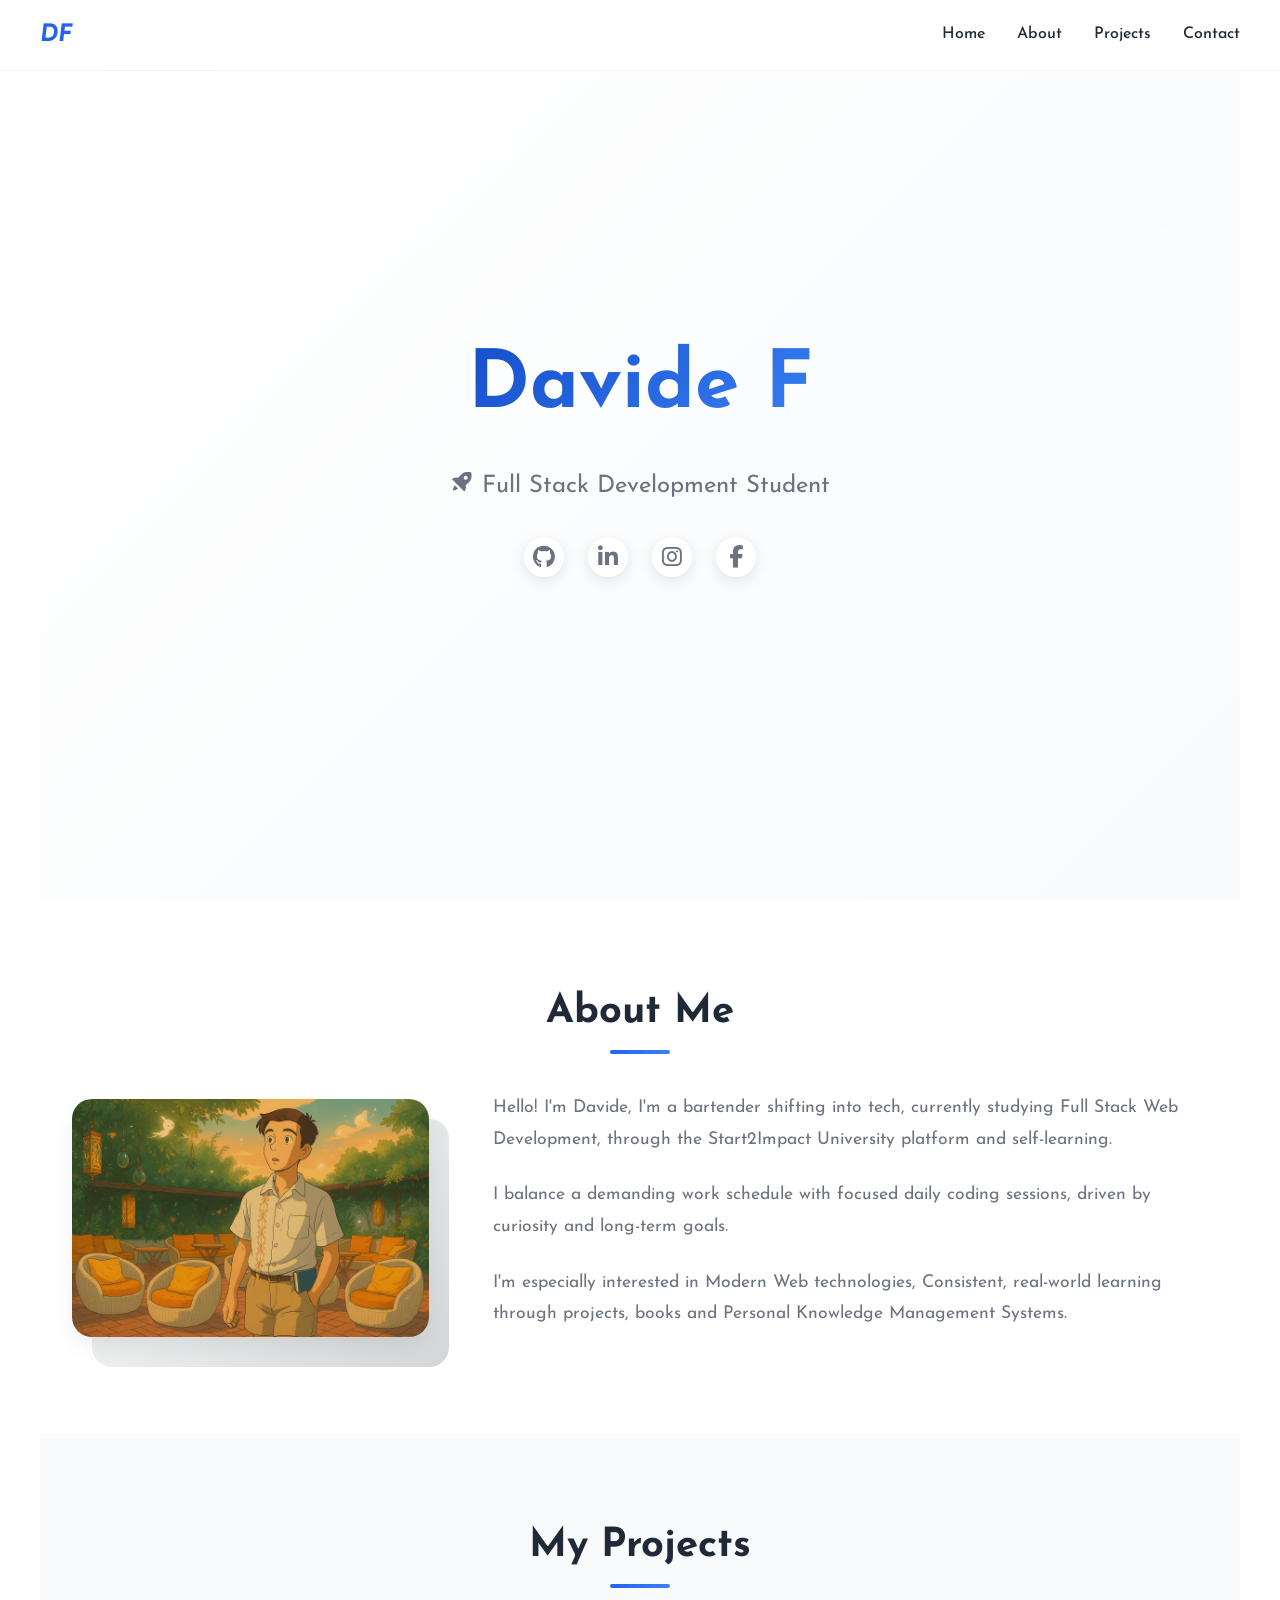
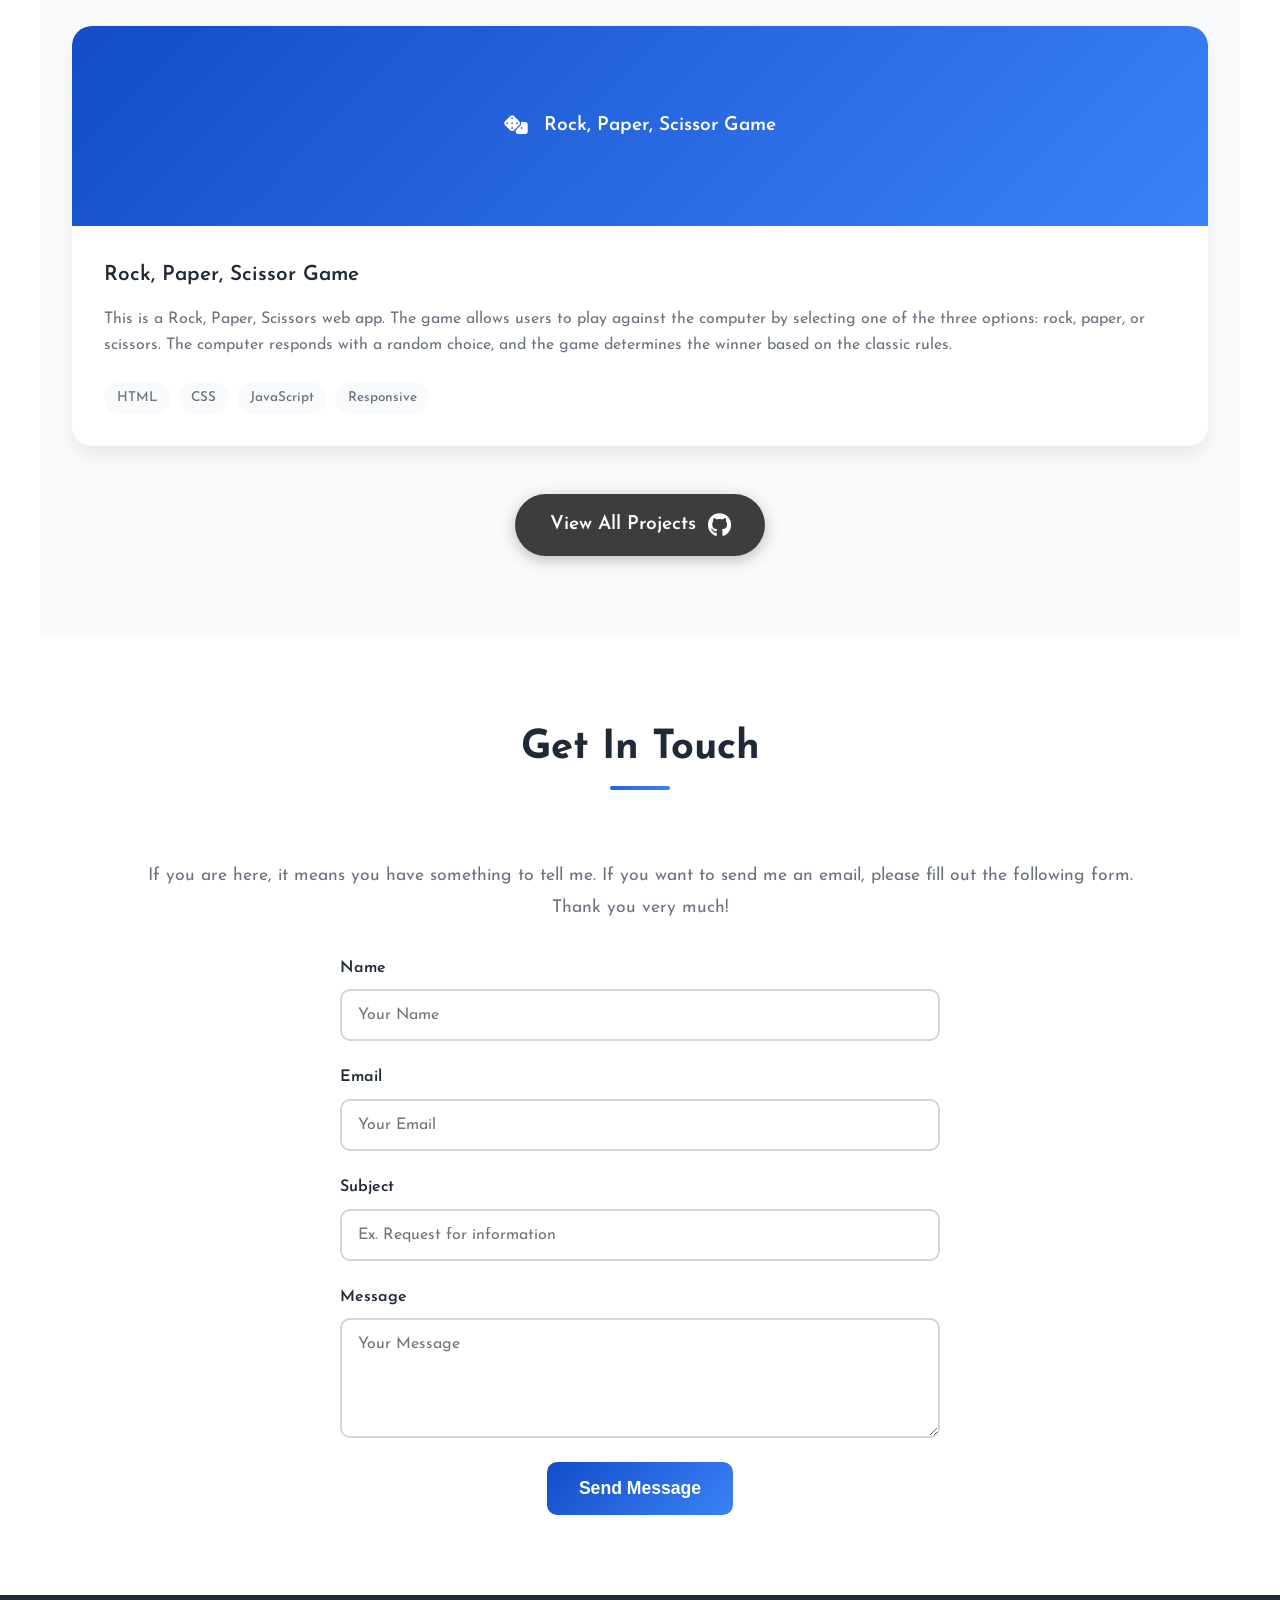
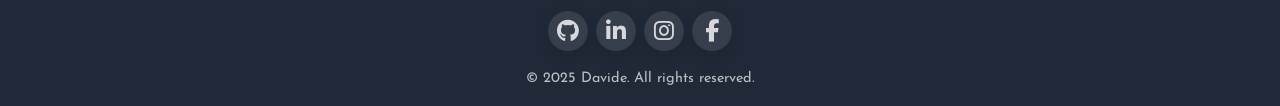
==== index.html @ 04af4774 "Added Favicon & Features" ====
<!DOCTYPE html>
<html lang="en">
    <head>
        <meta charset="UTF-8" />
        <meta name="keywords" content="HTML, CSS, JavaScript">
        <meta name="author" content="Davide Frau">
        <meta name="description" content="I'm Davide Frau, Welcome">
        <meta name="viewport" content="width=device-width, initial-scale=1.0"/>

        <meta property="og:type" content="website" />
        <meta property="og:title" content="Davide Frau | Web Developer"/>
        <meta property="og:url" content="https://davidefrau.netlify.app/"/>
        <meta property="og:description" content="Hi, i'm Davide, a Full Stack Development student"/>

        <link rel="stylesheet" href="assets/css/styles.css"/>
        <link rel="stylesheet" href="https://cdnjs.cloudflare.com/ajax/libs/font-awesome/6.4.0/css/all.min.css">
        <link rel="stylesheet" href="https://fonts.googleapis.com/css2?family=Josefin+Sans:wght@400;600&display=swap">
        <link href='https://unpkg.com/boxicons@2.1.4/css/boxicons.min.css' rel='stylesheet'>
        <link rel="icon" type="image/x-icon" href="/assets/img/favicon_io/favicon.ico">
        <title>Davide Frau</title>
    </head>

    <body>
    <nav id="navbar">
        <div class="nav-container">
            <i class="logo">DF</i>
            <ul class="nav-links">
                <li><a href="#home">Home</a></li>
                <li><a href="#about">About</a></li>
                <li><a href="#projects">Projects</a></li>
                <li><a href="#contact">Contact</a></li>
            </ul>
            <button class="mobile-menu" id="mobile-menu">
                <i class="fas fa-bars"></i>
            </button>
        </div>
    </nav>

    <section id="home" class="hero">
        <div class="hero-content">
            <h1>Davide Frau</h1>
            <p><i class="bx bxs-rocket"></i>  Full Stack Development Student</p>
            <div class="social-icons">
                <a href="https://github.com/davfrau94" target="_blank" class="social-icon github" aria-label="GitHub">
                    <i class="fab fa-github"></i>
                </a>
                <a href="https://www.linkedin.com/in/davide-frau/" target="_blank" class="social-icon linkedin" aria-label="LinkedIn">
                    <i class="fab fa-linkedin-in"></i>
                </a>
                <a href="https://www.instagram.com/dav_frau/" target="_blank" class="social-icon instagram" aria-label="Instagram">
                    <i class="fab fa-instagram"></i>
                </a>
                <a href="https://facebook.com/davfrau" target="_blank" class="social-icon facebook" aria-label="Facebook">
                    <i class="fab fa-facebook-f"></i>
                </a>
            </div>
        </div>
    </section>

    <section id="about">
        <h2 class="section-title fade-in">About Me</h2>
        <div class="about-content fade-in">
            <div class="about-image">
                    <img class="about-img" src="/assets/img/davide.png" alt="cartoon me">
            </div>
            <div class="about-text">
                <p>
                    Hello! I'm Davide, I'm a bartender shifting into tech, currently studying Full Stack Web Development, through the Start2Impact University platform and self-learning.
                </p>
                <p>
                    I balance a demanding work schedule with focused daily coding sessions, driven by curiosity and long-term goals.
                </p>
                <p>
                    I'm especially interested in Modern Web technologies, Consistent, real-world learning through projects, books and Personal Knowledge Management Systems.
                </p>
            </div>
        </div>
    </section>

    <section id="projects" class="projects">
        <h2 class="section-title fade-in">My Projects</h2>
        <div class="projects-grid fade-in">

            <a class="project-card" href="https://rpsgame5.netlify.app/" target="_blank">
                <div class="project-image">
                <i class="fa-solid fa-dice"></i>
                    <span style="margin-left: 1rem;">Rock, Paper, Scissor Game</span>
                </div>
                <div class="project-content">
                    <h3 class="project-title">Rock, Paper, Scissor Game</h3>
                    <p class="project-description">
                        This is a Rock, Paper, Scissors web app. The game allows users to play against the computer by selecting one of the three options: rock, paper, or scissors. The computer responds with a random choice, and the game determines the winner based on the classic rules.
                    </p>
                    <div class="project-tags">
                        <span class="project-tag">HTML</span>
                        <span class="project-tag">CSS</span>
                        <span class="project-tag">JavaScript</span>
                        <span class="project-tag">Responsive</span>
                    </div>
                </div>
            </a>
        

        </div>
        <a href="https://github.com/davfrau94?tab=repositories" target="_blank" class="view-all-projects fade-in">
            View All Projects <i class="fab fa-github"></i>
        </a>
    </section>

    <section id="contact">
        <h2 class="section-title fade-in">Get In Touch</h2>
        <div class="contact-p">
            <p>If you are here, it means you have something to tell me. If you want to send me an email, please fill out the following form.</p>
            <p>Thank you very much!</p>
        </div>
        <div class="contact-content fade-in">
            <form action="https://formspree.io/f/mnqkkvaj" class="contact-form" id="contact-form" method="post">
                <div class="form-group">
                    <label for="name">Name</label>
                    <input type="text" id="name" name="name" placeholder="Your Name" required>
                </div>
                <div class="form-group">
                    <label for="email">Email</label>
                    <input type="email" id="email" name="email" placeholder="Your Email" required>
                </div>
                <div class="form-group">
                    <label for="subject">Subject</label>
                    <input type="text" id="subject" name="subject" placeholder="Ex. Request for information" required>
                </div>
                <div class="form-group">
                    <label for="message">Message</label>
                    <textarea id="message" name="message" placeholder="Your Message" required></textarea>
                </div>
                <button type="submit" class="submit-btn">Send Message</button>
            </form>
        </div>
    </section>

    <footer>
        <div class="footer-content">
            <div class="footer-social">
                <a href="https://github.com/davfrau94" target="_blank" class="social-icon github" aria-label="GitHub">
                    <i class="fab fa-github"></i>
                </a>
                <a href="https://www.linkedin.com/in/davide-frau/" target="_blank" class="social-icon linkedin" aria-label="LinkedIn">
                    <i class="fab fa-linkedin-in"></i>
                </a>
                <a href="https://www.instagram.com/dav_frau/" target="_blank" class="social-icon instagram" aria-label="Instagram">
                    <i class="fab fa-instagram"></i>
                </a>
                <a href="https://facebook.com/davfrau" target="_blank" class="social-icon facebook" aria-label="Facebook">
                    <i class="fab fa-facebook-f"></i>
                </a>
            </div>
            <p class="footer-text">© 2025 Davide. All rights reserved.</p>
        </div>
    </footer>

    <script src="/assets/js/script.js"></script>
</body>
</html>
---- assets/css/styles.css ----
* {
  margin: 0;
  padding: 0;
  box-sizing: border-box;
}
:root {
  --primary-color: hsl(221, 83%, 53%);
  --secondary-color: hsl(221, 83%, 43%);
  --accent-color: #3b82f6;
  --text-primary: #1f2937;
  --text-secondary: #6b7280;
  --bg-primary: #ffffff;
  --bg-secondary: #f8fafc;
  --border-color: #d3d5d6;
  --shadow: 0 10px 25px -5px rgba(0, 0, 0, 0.1);
  --transition: all 0.3s cubic-bezier(0.4, 0, 0.2, 1);
}
body {
  font-family: 'Josefin Sans', sans-serif;
  line-height: 1.6;
  color: var(--text-primary);
  scroll-behavior: smooth;
  overflow-x: hidden;
}

      /* Navigation */
nav {
  position: fixed;
  top: 0;
  width: 100%;
  background: rgba(255, 255, 255, 0.95);
  backdrop-filter: blur(10px);
  z-index: 1000;
  padding: 1rem 2rem;
  transition: var(--transition);
  border-bottom: 1px solid rgba(229, 231, 235, 0.5);
}
nav.scrolled {
  background: rgba(255, 255, 255, 0.98);
  box-shadow: var(--shadow);
}
.nav-container {
  max-width: 1200px;
  margin: 0 auto;
  display: flex;
  justify-content: space-between;
  align-items: center;
}
.logo {
  font-size: 1.5rem;
  font-weight: 700;
  color: var(--primary-color);
  text-decoration: none;
  transition: var(--transition);
  }
.nav-links {
  display: flex;
  list-style: none;
  gap: 2rem;
}
.nav-links a {
  text-decoration: none;
  color: var(--text-primary);
  font-weight: 500;
  transition: var(--transition);
  position: relative;
}
.nav-links a:hover {
  color: var(--primary-color);
}
.nav-links a::after {
  content: '';
  position: absolute;
  bottom: -5px;
  left: 0;
  width: 0;
  height: 2px;
  background: var(--primary-color);
  transition: var(--transition);
}
.nav-links a:hover::after {
width: 100%;
}
.mobile-menu {
  display: none;
  background: none;
  border: none;
  font-size: 1.5rem;
  cursor: pointer;
  color: var(--text-primary);
}

      /* Hero Section */
.hero {
  min-height: 100vh;
  display: flex;
  align-items: center;
  justify-content: center;
  background: linear-gradient(135deg, var(--bg-primary) 0%, var(--bg-secondary) 100%);
  text-align: center;
  position: relative;
  overflow: hidden;
}
.hero::before {
  content: '';
  position: absolute;
  top: 0;
  left: 0;
  right: 0;
  bottom: 0;
  background: url('data:image/svg+xml,<svg xmlns="http://www.w3.org/2000/svg" viewBox="0 0 100 100"><defs><pattern id="grain" width="100" height="100" patternUnits="userSpaceOnUse"><circle cx="25" cy="25" r="0.5" fill="%23e5e7eb" opacity="0.3"/><circle cx="75" cy="75" r="0.5" fill="%23e5e7eb" opacity="0.3"/><circle cx="50" cy="50" r="0.3" fill="%23e5e7eb" opacity="0.2"/></pattern></defs><rect width="100" height="100" fill="url(%23grain)"/></svg>');
  opacity: 0.1;
}
.hero-content {
  max-width: 800px;
  padding: 2rem;
  position: relative;
  z-index: 1;
}
.hero h1 {
  font-size: clamp(3rem, 8vw, 5rem);
  font-weight: 900;
  margin-bottom: 1rem;
  background: linear-gradient(135deg, var(--secondary-color), var(--accent-color));
              -webkit-background-clip: text;
              -webkit-text-fill-color: transparent;
  background-clip: text;
  animation: fadeInUp 1s ease-out;
}
.hero p {
  font-size: 1.5rem;
  color: var(--text-secondary);
  margin-bottom: 2rem;
  animation: fadeInUp 1s ease-out 0.2s both;
}
.social-icons {
  display: flex;
  gap: 1.5rem;
  justify-content: center;
  animation: fadeInUp 1s ease-out 0.4s both;
}
.social-icon {
  display: inline-flex;
  align-items: center;
  justify-content: center;
  width: 40px;
  height: 40px;
  background: var(--bg-primary);
  color: var(--text-secondary);
  text-decoration: none;
  border-radius: 50%;
  font-size: 1.4rem;
  transition: var(--transition);
  box-shadow: 0 4px 15px rgba(0, 0, 0, 0.1);
}
.social-icon:hover {
  transform: translateY(-5px) scale(1.1);
  box-shadow: 0 8px 25px rgba(0, 0, 0, 0.15);
}
.social-icon.github:hover {
  background: #333;
  color: white;
}
.social-icon.linkedin:hover {
background: #0077b5;
color: white;
}
.social-icon.instagram:hover {
  background: linear-gradient(45deg, #f09433, #e6683c, #dc2743, #cc2366, #bc1888);
  color: white;
}
.social-icon.facebook:hover {
  background: #1877f2;
  color: white;
}

      /* Sections */
section {
  padding: 5rem 2rem;
  max-width: 1200px;
  margin: 0 auto;
}
.section-title {
  font-size: 2.5rem;
  font-weight: 700;
  text-align: center;
  margin-bottom: 3rem;
  color: var(--text-primary);
  position: relative;
}
.section-title::after {
  content: '';
  position: absolute;
  bottom: -10px;
  left: 50%;
  transform: translateX(-50%);
  width: 60px;
  height: 4px;
  background: linear-gradient(135deg, var(--primary-color), var(--accent-color));
  border-radius: 2px;
}

      /* About Section */
.about-content {
  display: grid;
  grid-template-columns: 1fr 2fr;
  gap: 4rem;
  align-items: center;
}
.about-image {
  position: relative;
}
.about-image::before {
  content: '';
  position: absolute;
  top: 20px;
  left: 20px;
  right: -20px;
  bottom: -20px;
  background: linear-gradient(135deg, var(--bg-primary), var(--border-color));
  border-radius: 20px;
  z-index: -1;
}
.about-image img {
  width: 100%;
  border-radius: 20px;
  box-shadow: var(--shadow);
}
.about-placeholder {
  width: 100%;
  height: 400px;
  background: linear-gradient(135deg, var(--bg-secondary), var(--border-color));
  border-radius: 20px;
  display: flex;
  align-items: center;
  justify-content: center;
  color: var(--text-secondary);
  font-size: 1.2rem;
  box-shadow: var(--shadow);
}
.about-text {
  font-size: 1.1rem;
  line-height: 1.8;
  color: var(--text-secondary);
}
.about-text p {
  margin-bottom: 1.5rem;
}

      /* Projects Section */
.projects {
  background: var(--bg-secondary);
}
.projects-grid {
  display: grid;
  grid-template-columns: repeat(auto-fit, minmax(350px, 1fr));
  gap: 2rem;
  margin-top: 3rem;
}
.project-card {
  display: block;
  background: var(--bg-primary);
  border-radius: 20px;
  overflow: hidden;
  box-shadow: var(--shadow);
  transition: var(--transition);
  cursor: pointer;
  text-decoration: none;
  color: inherit;
}
.project-card:hover {
  transform: translateY(-10px);
  box-shadow: 0 20px 40px rgba(0, 0, 0, 0.15);
}
.project-image {
  height: 200px;
  background: linear-gradient(135deg, var(--secondary-color), var(--accent-color));
  display: flex;
  align-items: center;
  justify-content: center;
  color: white;
  font-size: 1.2rem;
  font-weight: 600;
}
.project-content {
  padding: 2rem;
}
.project-title {
  font-size: 1.3rem;
  font-weight: 600;
  margin-bottom: 1rem;
  color: var(--text-primary);
}
.project-description {
  color: var(--text-secondary);
  margin-bottom: 1.5rem;
  line-height: 1.6;
}
.project-tags {
  display: flex;
  flex-wrap: wrap;
  gap: 0.5rem;
}
.project-tag {
  background: var(--bg-secondary);
  color: var(--text-secondary);
  padding: 0.3rem 0.8rem;
  border-radius: 20px;
  font-size: 0.85rem;
  font-weight: 500;
}
.view-all-projects {
  display: flex;
  align-items: center;
  justify-content: center;
  gap: 0.75rem;
  background: #3d3d3d;
  color: white;
  text-decoration: none;
  padding: 1rem 2rem;
  border-radius: 50px;
  font-size: 1.2rem;
  font-weight: 600;
  margin: 3rem auto 0;
  max-width: 250px;
  transition: var(--transition);
  box-shadow: 0 4px 15px rgba(51, 51, 51, 0.3);
}
.view-all-projects:hover {
  background: #222;
  transform: translateY(-5px) scale(1.1);
  box-shadow: 0 8px 25px rgba(51, 51, 51, 0.4);
}
.view-all-projects i {
  font-size: 1.5rem;
}

      /* Contact Section */
.contact-content {
  max-width: 600px;
  margin: 0 auto;
}
.contact-p {
  font-size: 1.1rem;
  line-height: 1.8;
  color: var(--text-secondary);
  text-align: center;
  padding: 2rem;
  
}
.contact-form {
  display: grid;
  gap: 1.5rem;
}
.form-group {
  display: grid;
  gap: 0.5rem;
}
.form-group label {
  font-weight: 600;
  color: var(--text-primary);
}
.form-group input, .form-group textarea {
  padding: 1rem;
  border: 2px solid var(--border-color);
  border-radius: 10px;
  font-size: 1rem;
  transition: var(--transition);
  font-family: inherit;
}
.form-group input:focus, .form-group textarea:focus {
  outline: none;
  border-color: var(--primary-color);
  box-shadow: 0 0 0 3px rgba(37, 99, 235, 0.1);
}
.form-group textarea {
  resize: vertical;
  min-height: 120px;
}
.submit-btn {
  background: linear-gradient(135deg, var(--secondary-color), var(--accent-color));
  color: white;
  border: none;
  padding: 1rem 2rem;
  border-radius: 10px;
  font-size: 1.1rem;
  font-weight: 600;
  cursor: pointer;
  transition: var(--transition);
  justify-self: center;
}
.submit-btn:hover {
  transform: translateY(-2px) scale(1.1);
  box-shadow: 0 10px 25px rgba(37, 99, 235, 0.3);
}

      /* Footer */
footer {
  background: var(--text-primary);
  color: white;
  text-align: center;
  padding: 1rem 1rem;
}
.footer-content {
  max-width: 1200px;
  margin: 0 auto;
}
.footer-social {
  display: flex;
  justify-content: center;
  gap: 0.5rem;
  margin-bottom: 1rem;
}
.footer-social .social-icon {
  background: rgba(255, 255, 255, 0.1);
  color: rgba(255, 255, 255, 0.8);
}
.footer-social .social-icon:hover {
  color: white;
  background: rgba(255, 255, 255, 0.2);
}
.footer-text {
  color: rgba(255, 255, 255, 0.7);
  font-size: 0.9rem;
}

      /* Animations */
@keyframes fadeInUp {
  from {
    opacity: 0;
    transform: translateY(30px);
  }
  to {
    opacity: 1;
    transform: translateY(0);
  }
}
.fade-in {
  opacity: 0;
  transform: translateY(30px);
  transition: all 0.6s ease-out;
}
.fade-in.visible {
  opacity: 1;
  transform: translateY(0);
}

      /* Responsive Design */
@media (max-width: 768px) {
  .nav-links {
    display: none;
    gap: 1rem
  }
  .about-image, .about-placeholder {
    width: 250px;
    height: 150px;
    margin: 0 auto;
  }
  .about-text {
    margin-top: 3rem;
  }
  .mobile-menu {
    display: block;
  }
  .hero h1 {
    font-size: 2.5rem;
  }
  .hero p {
    font-size: 1.2rem;
  }
  .about-content {
    grid-template-columns: 1fr;
    gap: 2rem;
  }
  .projects-grid {
    grid-template-columns: 1fr;
  }
  section {
    padding: 3rem 1rem;
  }
  .social-icons {
    flex-wrap: wrap;
  }
}
@media (max-width: 480px) {
  .hero {
    padding: 1rem;
  }
  .section-title {
    font-size: 2rem;
    margin-bottom: 2rem;
  }
  .project-card {
    margin: 0 1rem;
  }
}
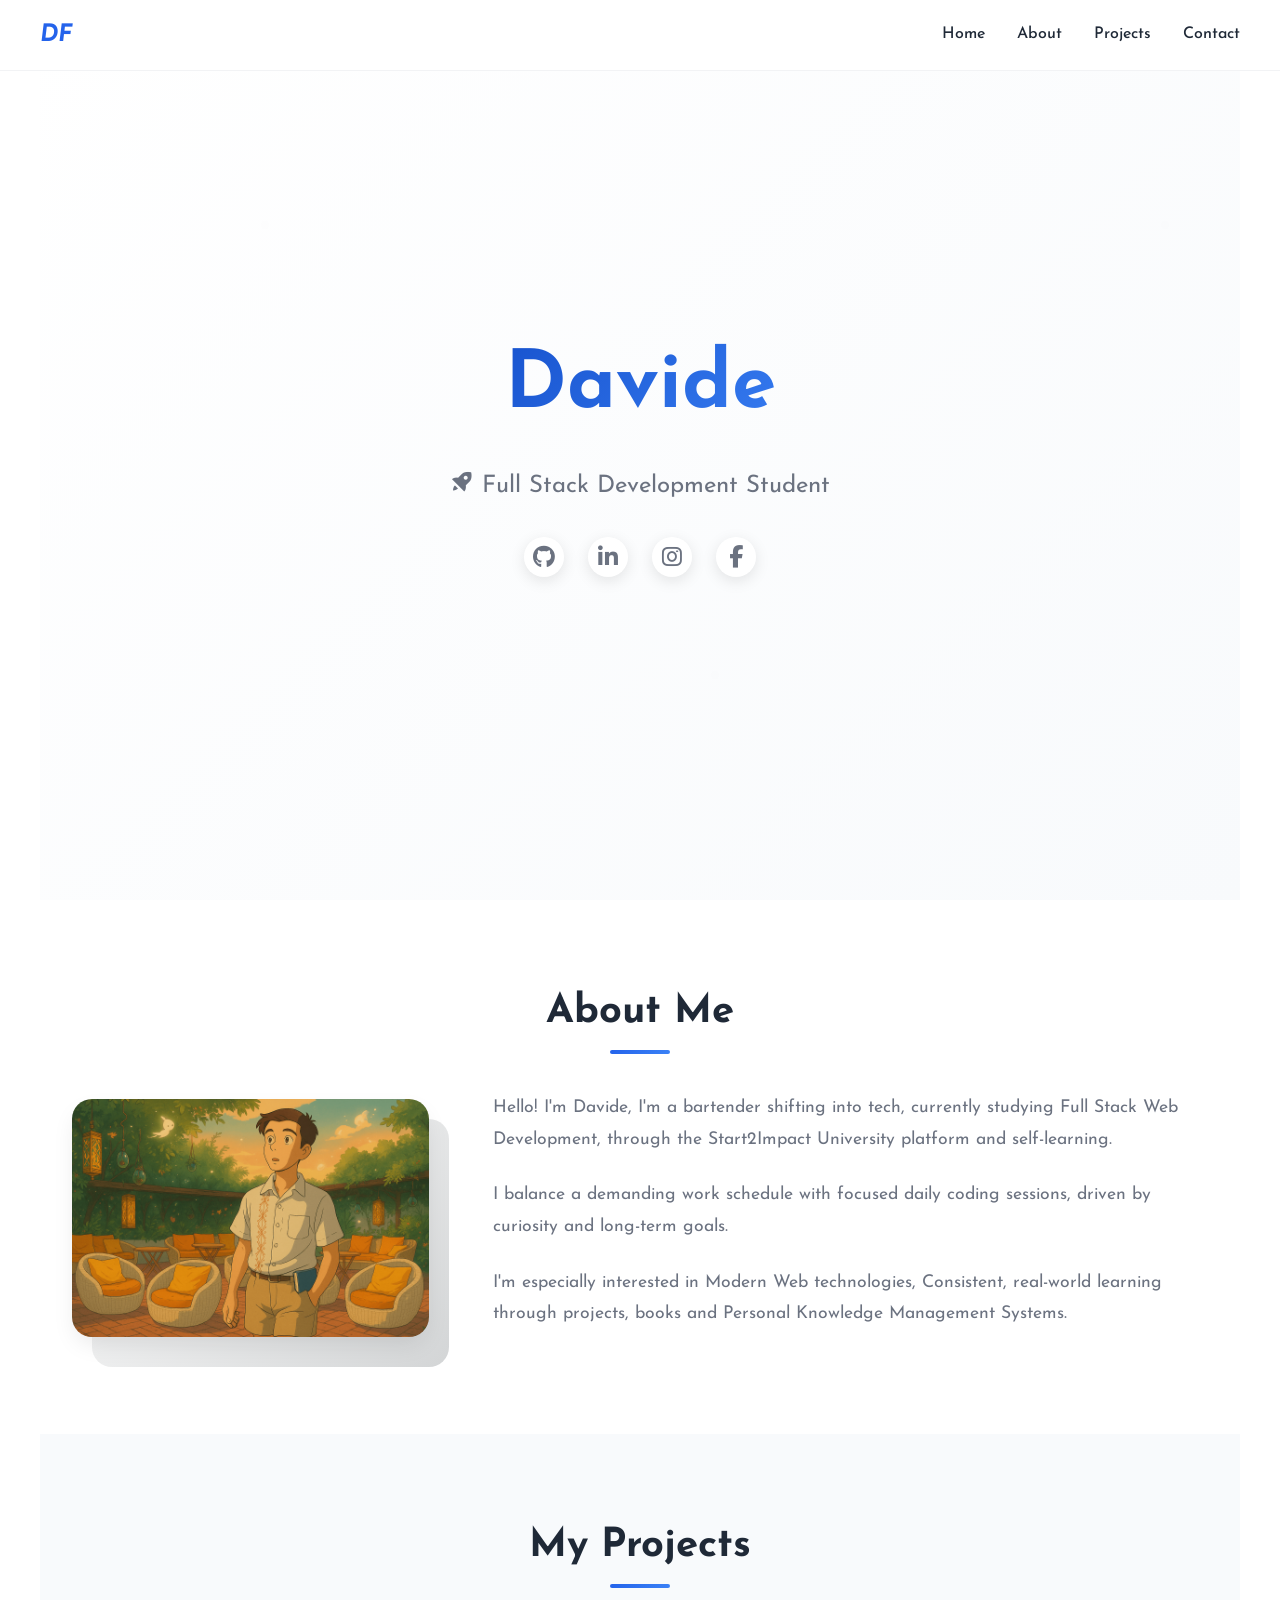
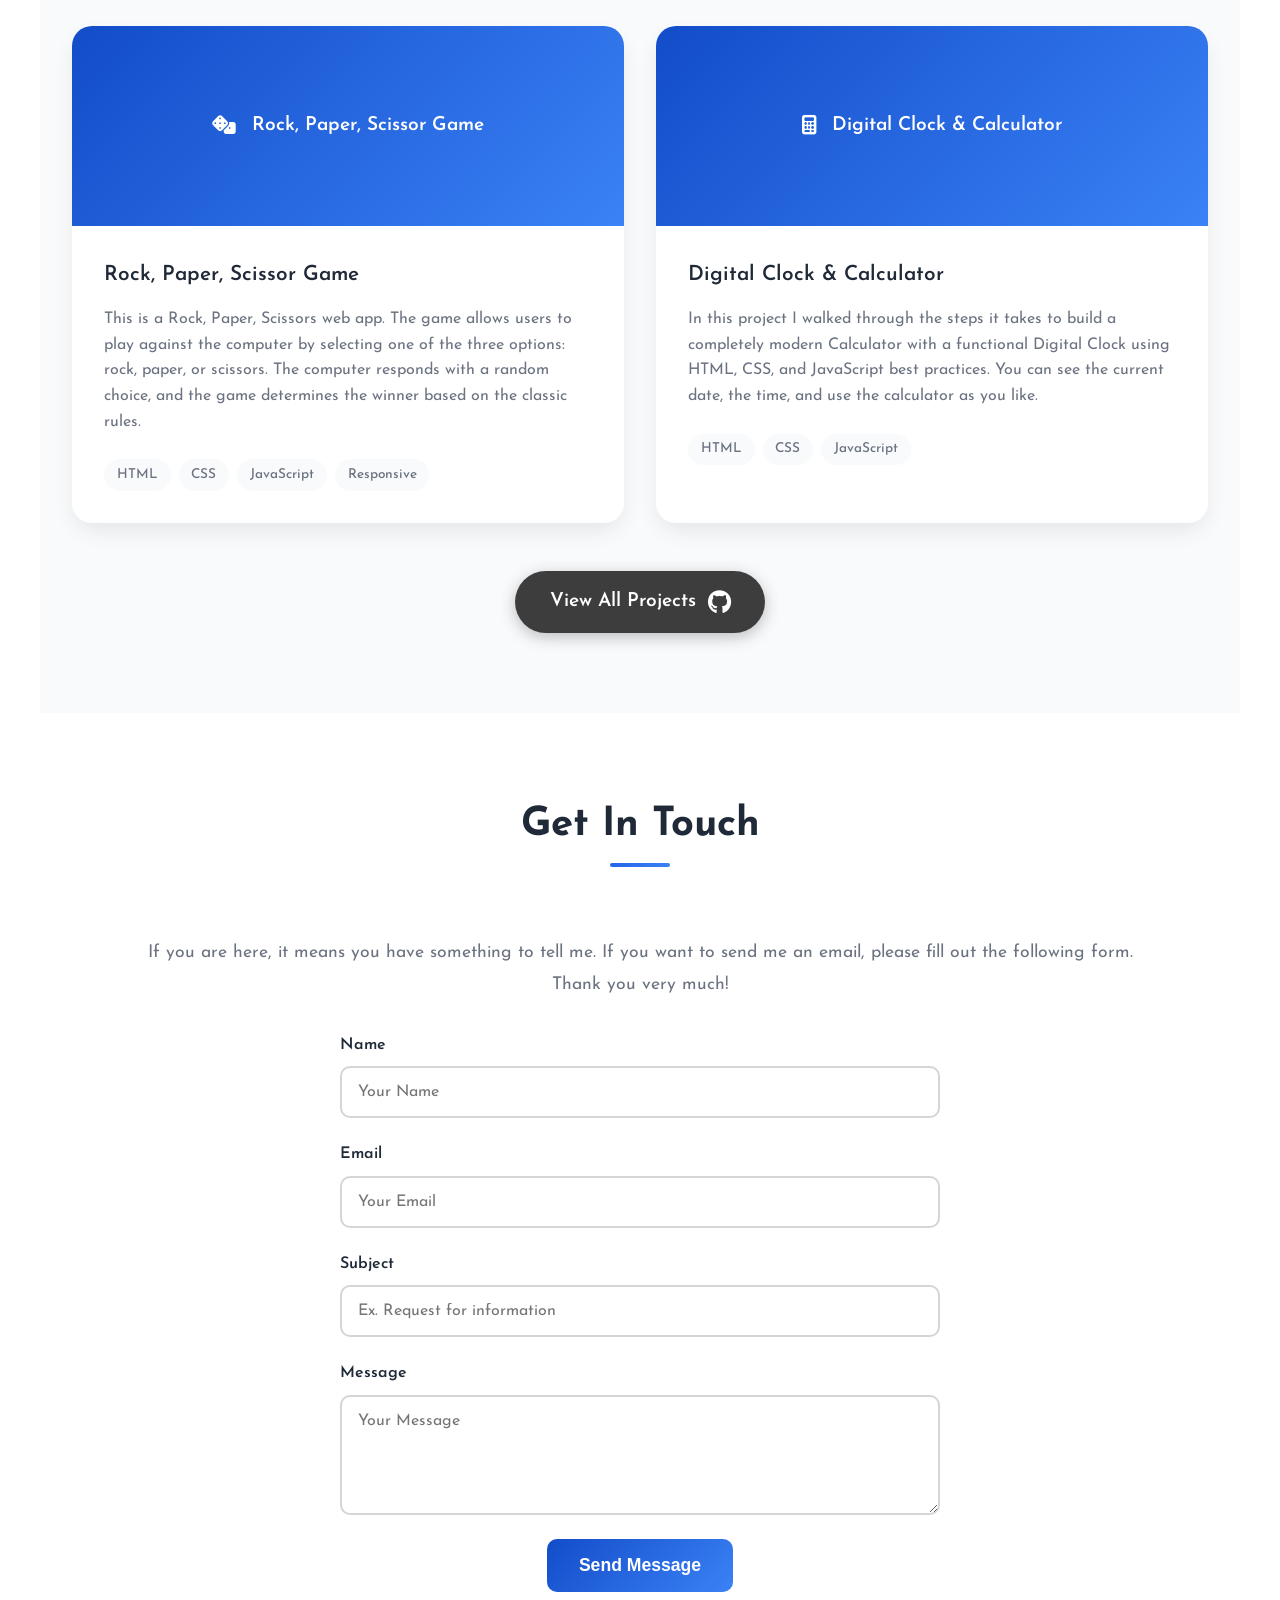
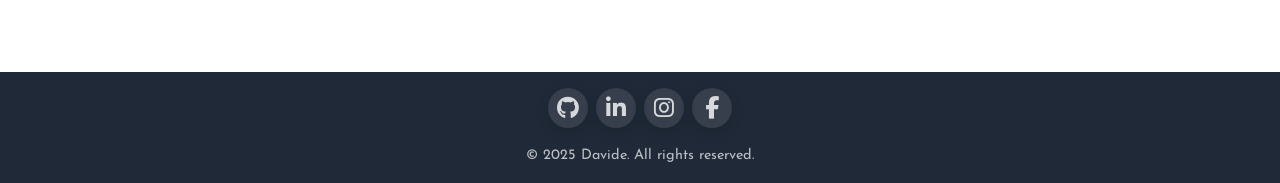
==== commit 284e5343: "NewProjectCard" ====
--- a/index.html
+++ b/index.html
@@ -31,7 +31,7 @@
                 <li><a href="#contact">Contact</a></li>
             </ul>
             <button class="mobile-menu" id="mobile-menu">
-                <i class="fas fa-bars"></i>
+                <div class="mobile-menu-icon"></div>
             </button>
         </div>
     </nav>
@@ -99,6 +99,24 @@
                     </div>
                 </div>
             </a>
+
+            <a class="project-card" href="https://calclock.netlify.app/" target="_blank">
+                <div class="project-image">
+                <i class="fa-solid fa-calculator" style="color: #ffffff;"></i>
+                    <span style="margin-left: 1rem;">Digital Clock & Calculator</span>
+                </div>
+                <div class="project-content">
+                    <h3 class="project-title">Digital Clock & Calculator</h3>
+                    <p class="project-description">
+                        In this project I walked through the steps it takes to build a completely modern Calculator with a functional Digital Clock using HTML, CSS, and JavaScript best practices. You can see the current date, the time, and use the calculator as you like.
+                    </p>
+                    <div class="project-tags">
+                        <span class="project-tag">HTML</span>
+                        <span class="project-tag">CSS</span>
+                        <span class="project-tag">JavaScript</span>
+                    </div>
+                </div>
+            </a>
         
 
         </div>
--- a/assets/css/styles.css
+++ b/assets/css/styles.css
@@ -88,8 +88,41 @@
   font-size: 1.5rem;
   cursor: pointer;
   color: var(--text-primary);
-}
-
+  z-index: 1001;
+  position: relative;
+}
+.mobile-menu-icon {
+  width: 25px;
+  height: 3px;
+  background: var(--text-primary);
+  position: relative;
+  transition: var(--transition);
+}
+.mobile-menu-icon::before, .mobile-menu-icon::after {
+  content: '';
+  width: 25px;
+  height: 3px;
+  background: var(--text-primary);
+  position: absolute;
+  transition: var(--transition);
+}
+.mobile-menu-icon::before {
+  top: -8px;
+}
+.mobile-menu-icon::after {
+  top: 8px;
+}
+.mobile-menu.active .mobile-menu-icon {
+  background: transparent;
+}
+.mobile-menu.active .mobile-menu-icon::before {
+  transform: rotate(45deg);
+  top: 0;
+}
+.mobile-menu.active .mobile-menu-icon::after {
+  transform: rotate(-45deg);
+  top: 0;
+}
       /* Hero Section */
 .hero {
   min-height: 100vh;
@@ -448,8 +481,61 @@
       /* Responsive Design */
 @media (max-width: 768px) {
   .nav-links {
-    display: none;
-    gap: 1rem
+    position: fixed;
+    top: 0;
+    left: 0;
+    width: 100%;
+    height: 100vh;
+    background: rgba(255, 255, 255, 0.98);
+    backdrop-filter: blur(10px);
+    flex-direction: column;
+    justify-content: center;
+    align-items: center;
+    gap: 3rem;
+    font-size: 1.5rem;
+    transform: translateY(-100%);
+    opacity: 0;
+    visibility: hidden;
+    transition: all 0.4s cubic-bezier(0.68, -0.55, 0.265, 1.55);
+    z-index: 1000;
+  }
+  .nav-links.active {
+    transform: translateY(0);
+    opacity: 1;
+    visibility: visible;
+  }
+  .nav-links li {
+    transform: translateY(30px);
+    opacity: 0;
+    transition: all 0.3s ease;
+  }
+  .nav-links.active li {
+    transform: translateY(0);
+    opacity: 1;
+  }
+  .nav-links.active li:nth-child(1) { transition-delay: 0.1s; }
+  .nav-links.active li:nth-child(2) { transition-delay: 0.2s; }
+  .nav-links.active li:nth-child(3) { transition-delay: 0.3s; }
+  .nav-links.active li:nth-child(4) { transition-delay: 0.4s; }
+
+  .nav-links a {
+    color: var(--text-primary);
+    font-weight: 600;
+    font-size: 1.5rem;
+    padding: 1rem;
+    border-radius: 10px;
+    transition: all 0.3s ease;
+  }
+  .nav-links a:hover {
+    color: var(--primary-color);
+    transform: scale(1.1);
+  }
+  .mobile-menu {
+    display: flex;
+    align-items: center;
+    justify-content: center;
+    width: 40px;
+    height: 40px;
   }
   .about-image, .about-placeholder {
     width: 250px;
@@ -459,9 +545,6 @@
   .about-text {
     margin-top: 3rem;
   }
-  .mobile-menu {
-    display: block;
-  }
   .hero h1 {
     font-size: 2.5rem;
   }
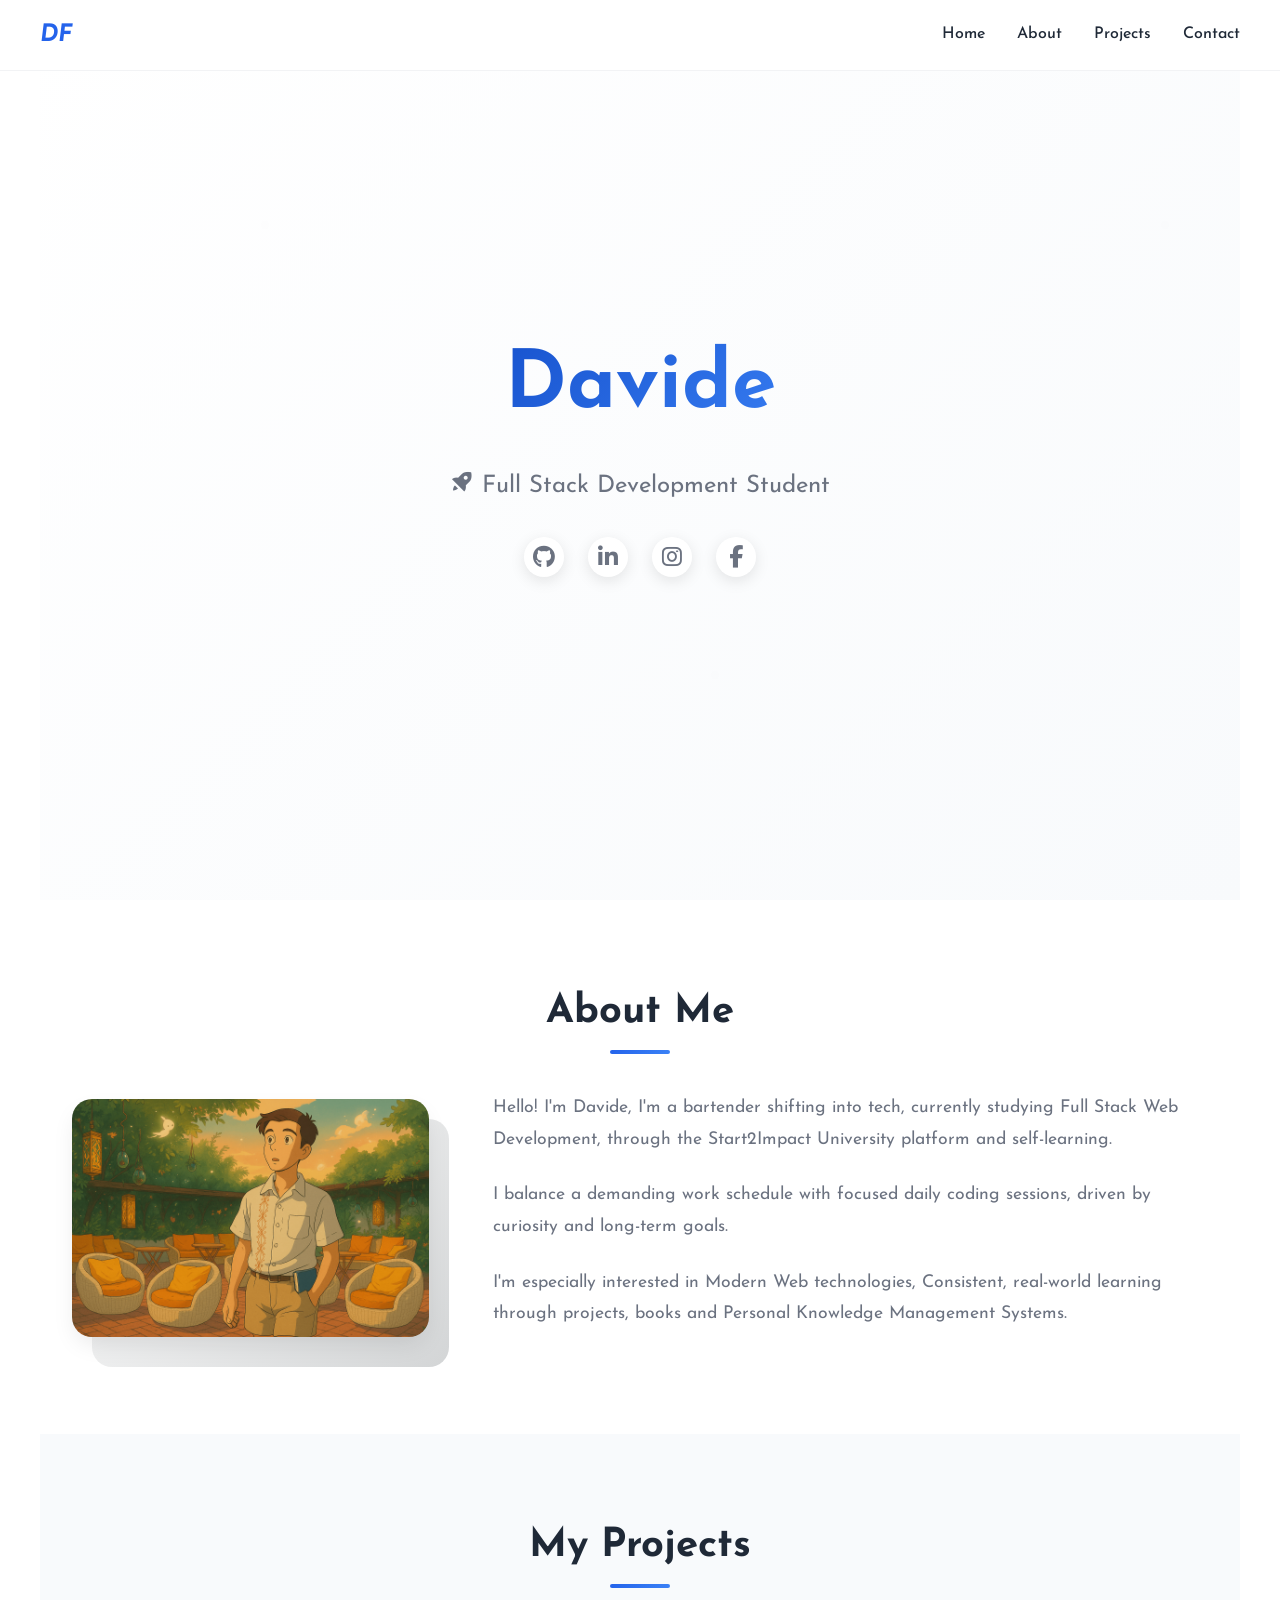
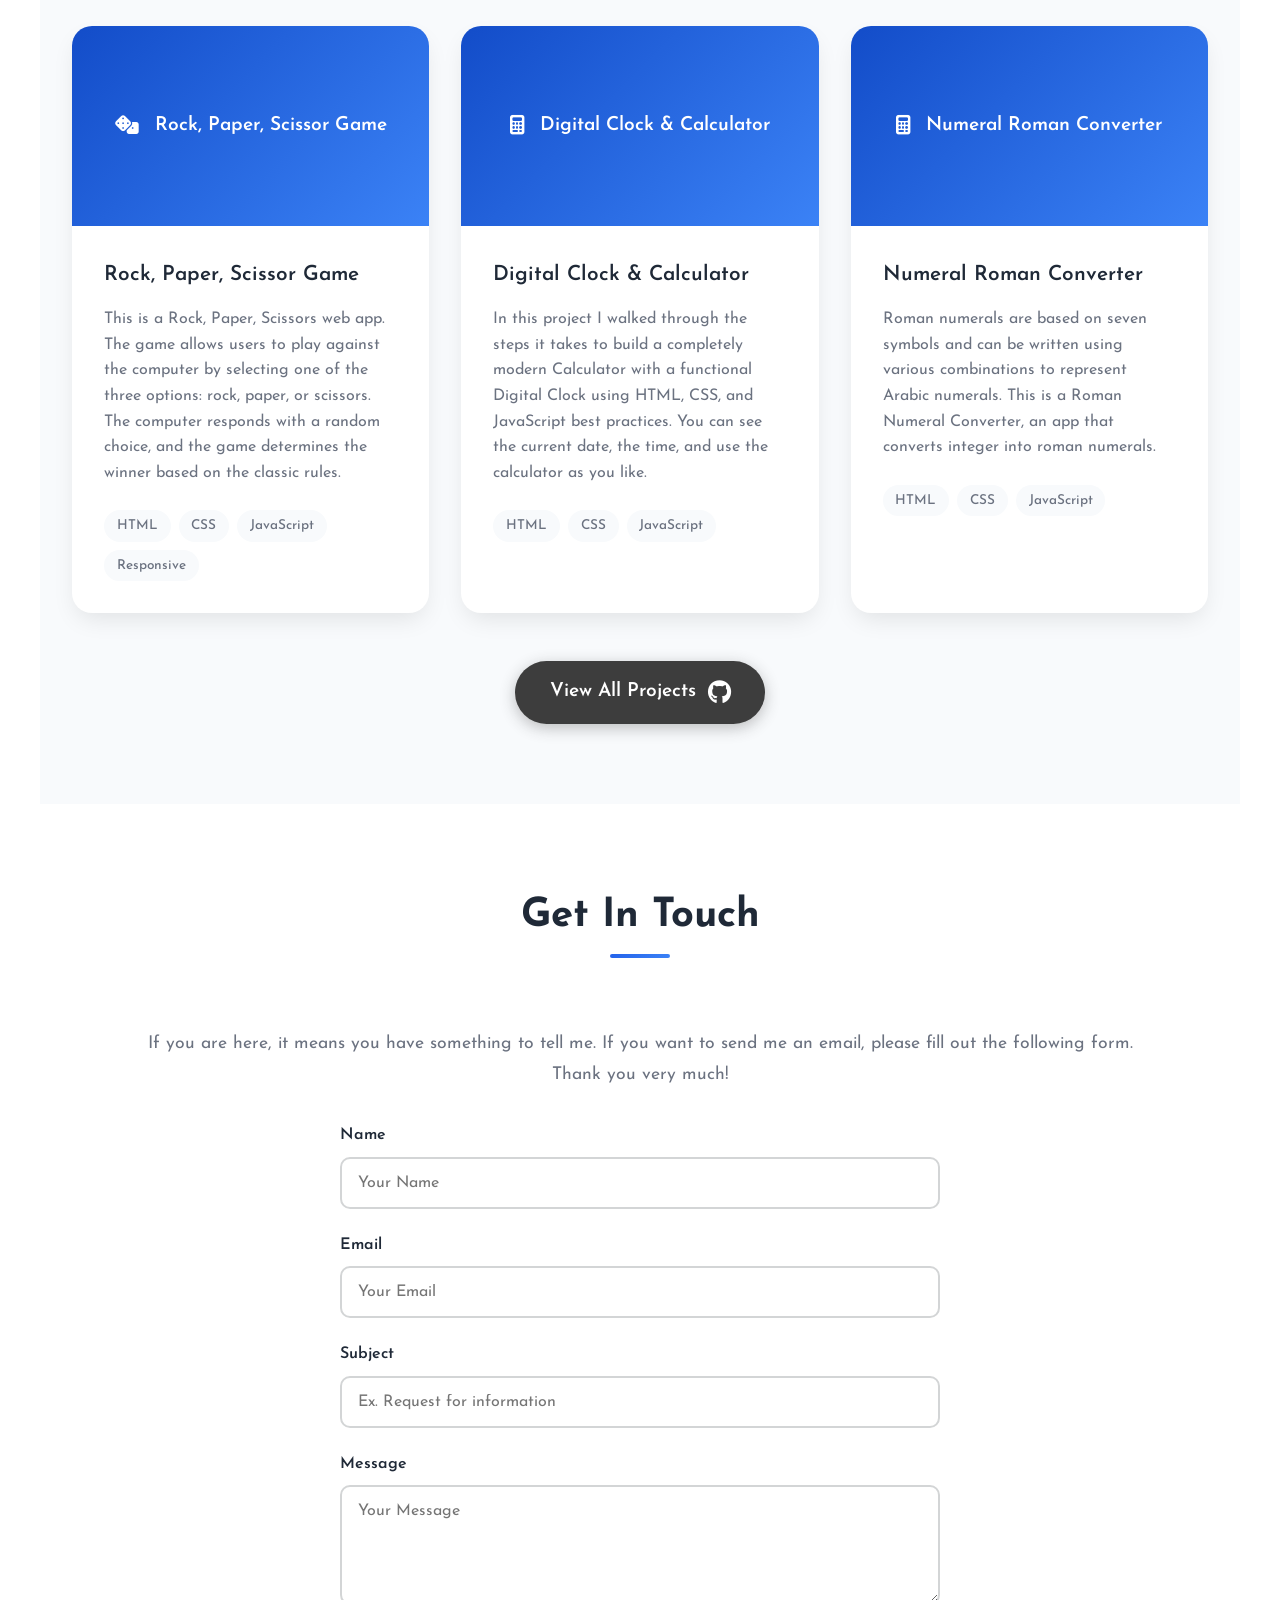
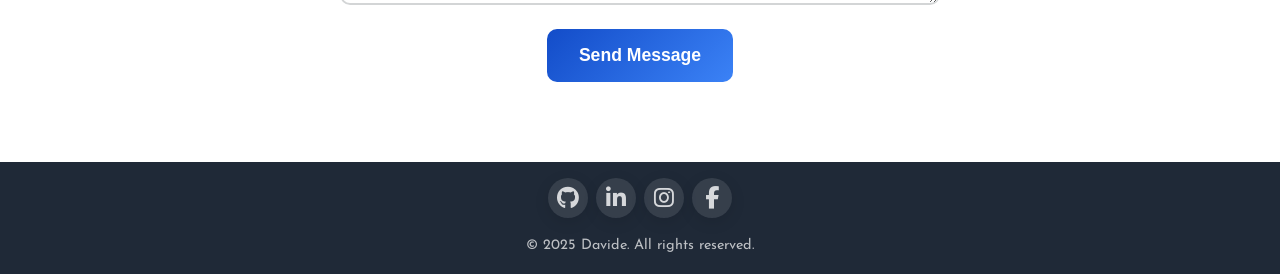
==== commit 96da4680: "RomanConverter-project" ====
--- a/index.html
+++ b/index.html
@@ -117,6 +117,24 @@
                     </div>
                 </div>
             </a>
+
+            <a class="project-card" href="https://numeralromanconverter.netlify.app/" target="_blank">
+                <div class="project-image">
+                <i class="fa-solid fa-calculator" style="color: #ffffff;"></i>
+                    <span style="margin-left: 1rem;">Numeral Roman Converter</span>
+                </div>
+                <div class="project-content">
+                    <h3 class="project-title">Numeral Roman Converter</h3>
+                    <p class="project-description">
+                        Roman numerals are based on seven symbols and can be written using various combinations to represent Arabic numerals. This is a Roman Numeral Converter, an app that converts integer into roman numerals.
+                    </p>
+                    <div class="project-tags">
+                        <span class="project-tag">HTML</span>
+                        <span class="project-tag">CSS</span>
+                        <span class="project-tag">JavaScript</span>
+                    </div>
+                </div>
+            </a>
         
 
         </div>
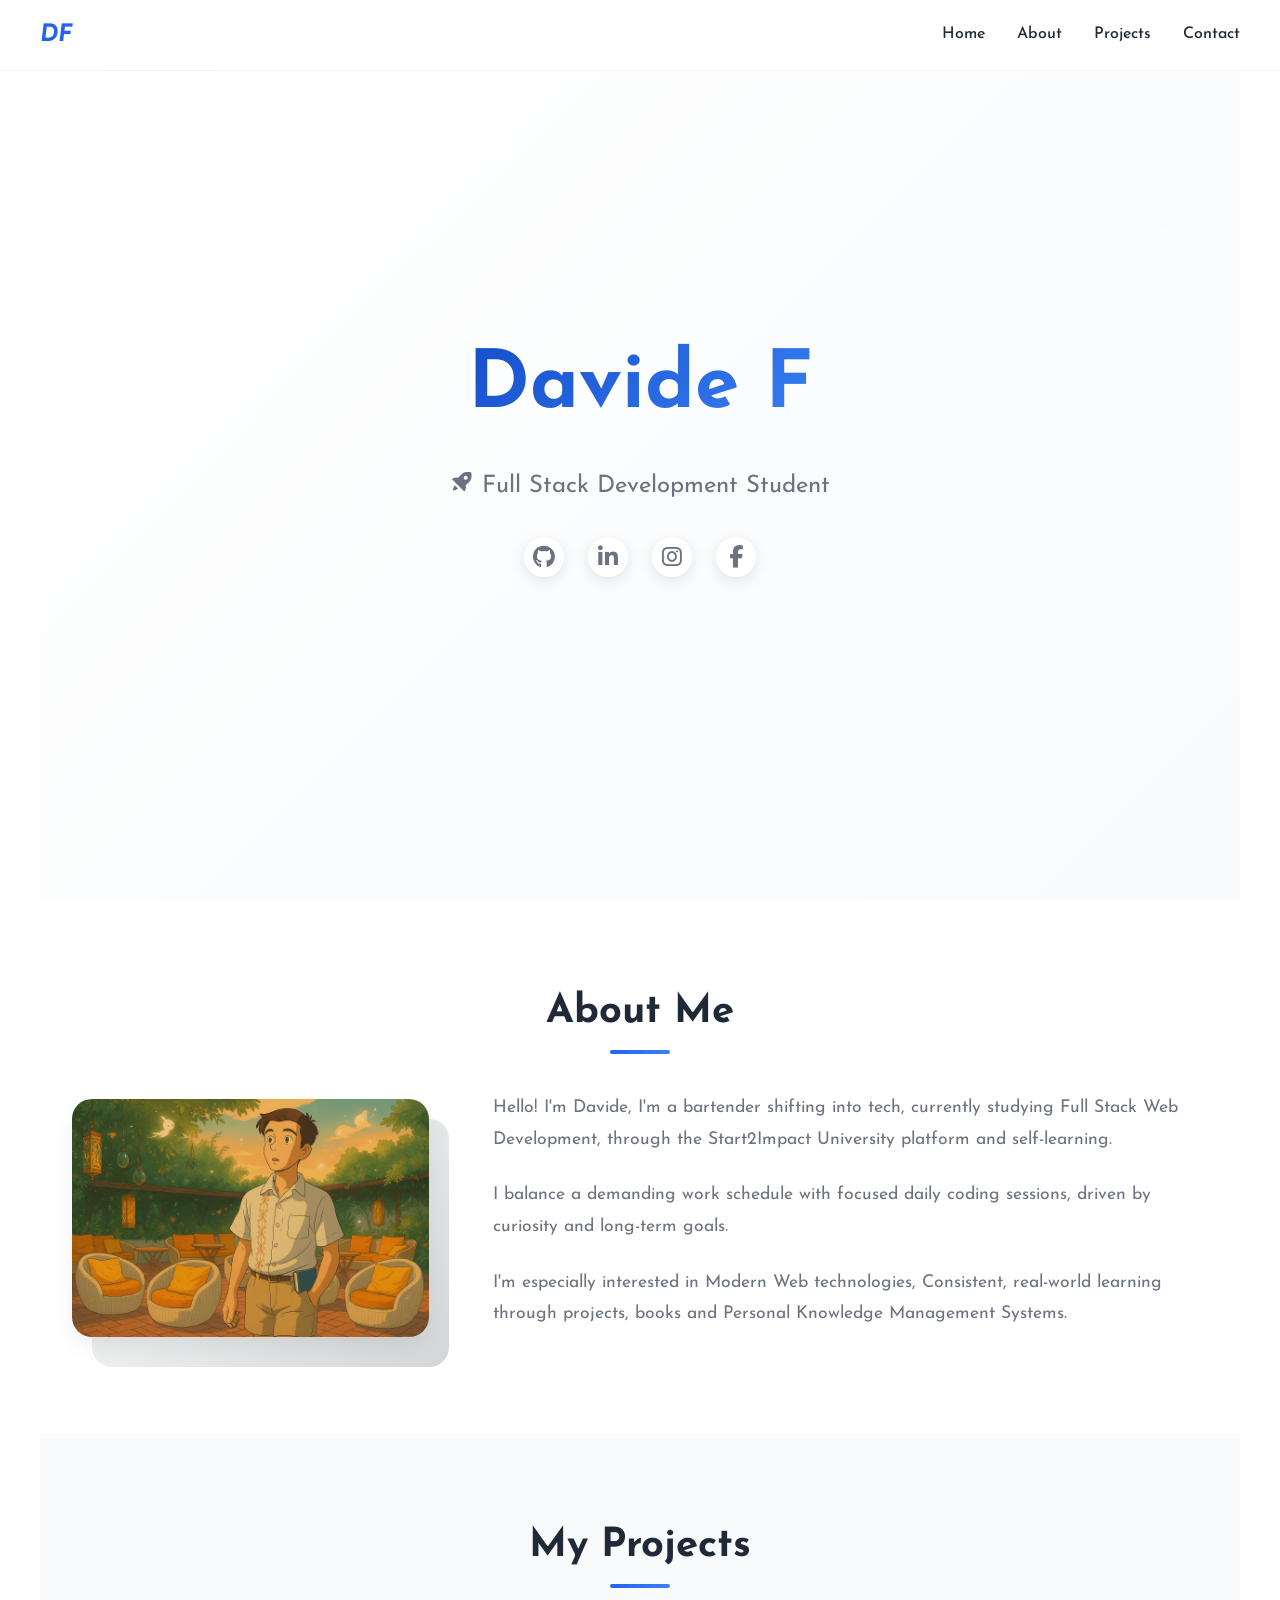
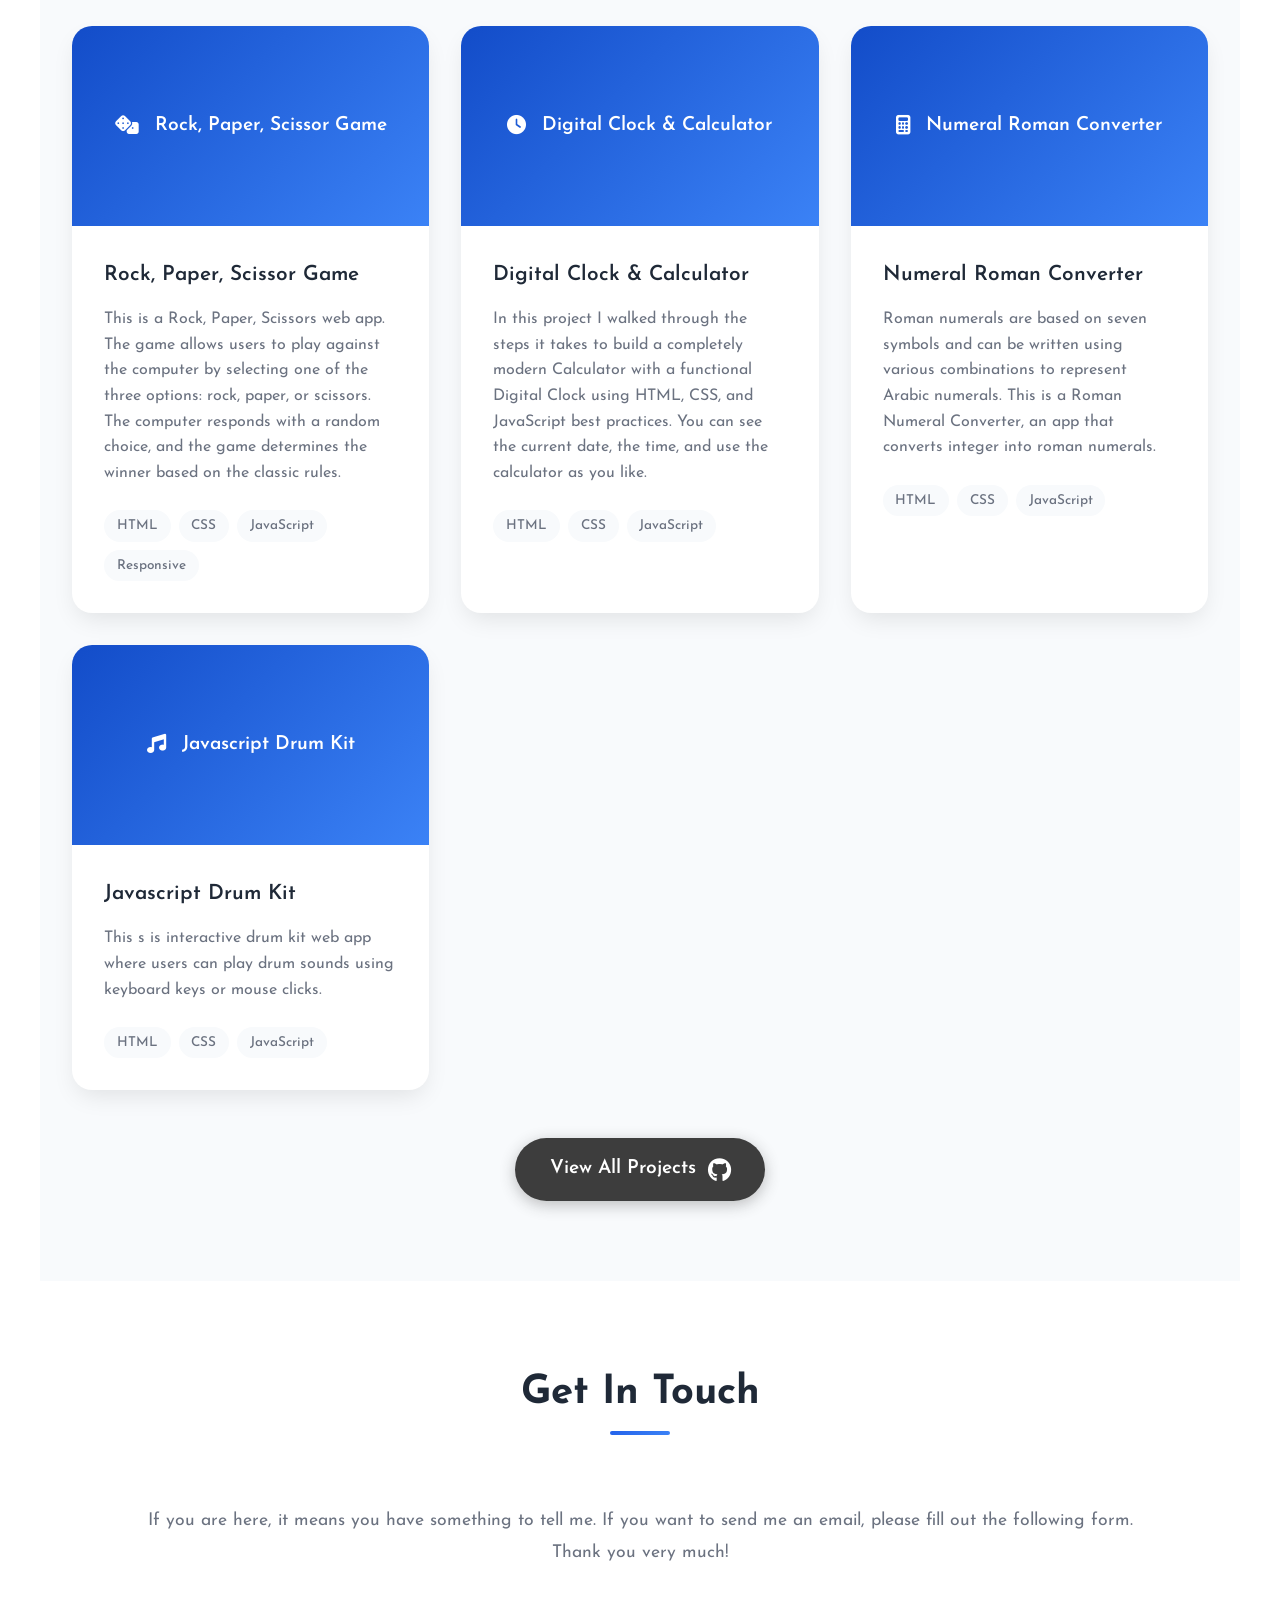
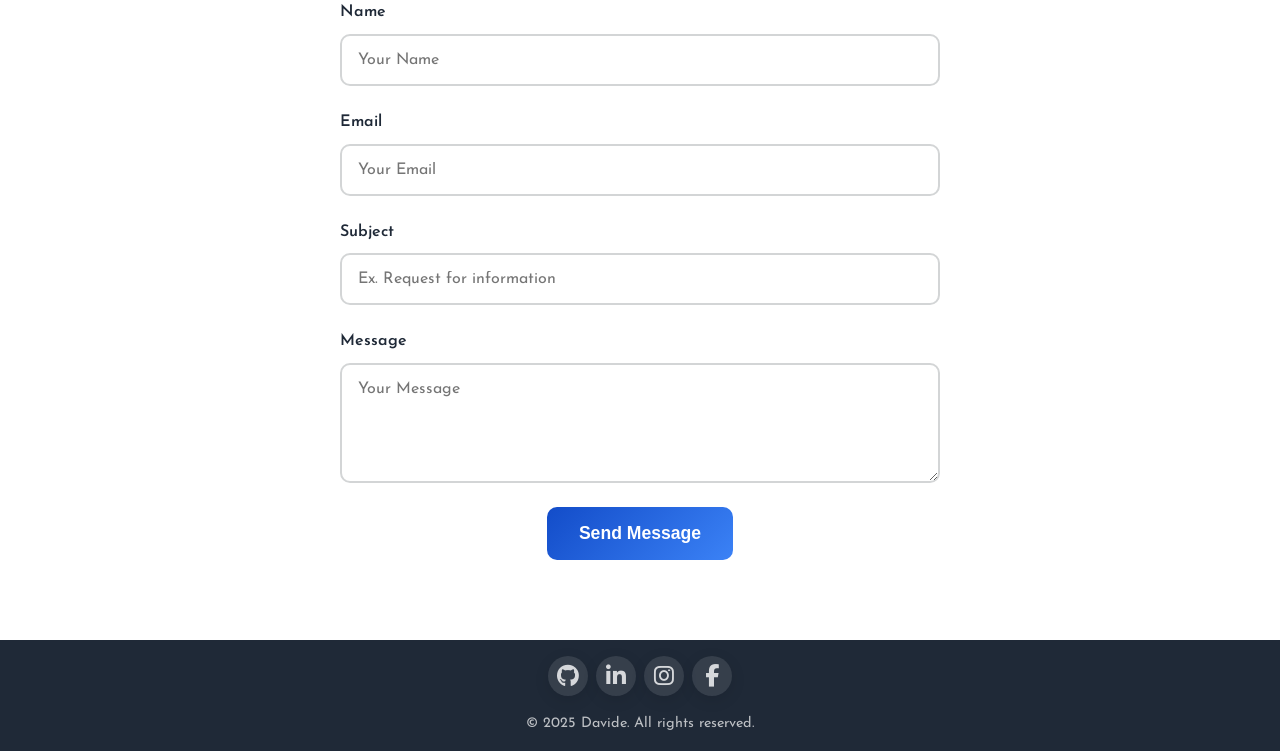
==== commit 5998b4fb: "Add-DrumiKit-Project" ====
--- a/index.html
+++ b/index.html
@@ -1,197 +1,339 @@
 <!DOCTYPE html>
 <html lang="en">
-    <head>
-        <meta charset="UTF-8" />
-        <meta name="keywords" content="HTML, CSS, JavaScript">
-        <meta name="author" content="Davide Frau">
-        <meta name="description" content="I'm Davide Frau, Welcome">
-        <meta name="viewport" content="width=device-width, initial-scale=1.0"/>
-
-        <meta property="og:type" content="website" />
-        <meta property="og:title" content="Davide Frau | Web Developer"/>
-        <meta property="og:url" content="https://davidefrau.netlify.app/"/>
-        <meta property="og:description" content="Hi, i'm Davide, a Full Stack Development student"/>
-
-        <link rel="stylesheet" href="assets/css/styles.css"/>
-        <link rel="stylesheet" href="https://cdnjs.cloudflare.com/ajax/libs/font-awesome/6.4.0/css/all.min.css">
-        <link rel="stylesheet" href="https://fonts.googleapis.com/css2?family=Josefin+Sans:wght@400;600&display=swap">
-        <link href='https://unpkg.com/boxicons@2.1.4/css/boxicons.min.css' rel='stylesheet'>
-        <link rel="icon" type="image/x-icon" href="/assets/img/favicon_io/favicon.ico">
-        <title>Davide Frau</title>
-    </head>
-
-    <body>
-    <nav id="navbar">
-        <div class="nav-container">
-            <i class="logo">DF</i>
-            <ul class="nav-links">
-                <li><a href="#home">Home</a></li>
-                <li><a href="#about">About</a></li>
-                <li><a href="#projects">Projects</a></li>
-                <li><a href="#contact">Contact</a></li>
-            </ul>
-            <button class="mobile-menu" id="mobile-menu">
-                <div class="mobile-menu-icon"></div>
-            </button>
-        </div>
-    </nav>
-
-    <section id="home" class="hero">
-        <div class="hero-content">
-            <h1>Davide Frau</h1>
-            <p><i class="bx bxs-rocket"></i>  Full Stack Development Student</p>
-            <div class="social-icons">
-                <a href="https://github.com/davfrau94" target="_blank" class="social-icon github" aria-label="GitHub">
-                    <i class="fab fa-github"></i>
-                </a>
-                <a href="https://www.linkedin.com/in/davide-frau/" target="_blank" class="social-icon linkedin" aria-label="LinkedIn">
-                    <i class="fab fa-linkedin-in"></i>
-                </a>
-                <a href="https://www.instagram.com/dav_frau/" target="_blank" class="social-icon instagram" aria-label="Instagram">
-                    <i class="fab fa-instagram"></i>
-                </a>
-                <a href="https://facebook.com/davfrau" target="_blank" class="social-icon facebook" aria-label="Facebook">
-                    <i class="fab fa-facebook-f"></i>
-                </a>
-            </div>
-        </div>
-    </section>
-
-    <section id="about">
-        <h2 class="section-title fade-in">About Me</h2>
-        <div class="about-content fade-in">
-            <div class="about-image">
-                    <img class="about-img" src="/assets/img/davide.png" alt="cartoon me">
-            </div>
-            <div class="about-text">
-                <p>
-                    Hello! I'm Davide, I'm a bartender shifting into tech, currently studying Full Stack Web Development, through the Start2Impact University platform and self-learning.
-                </p>
-                <p>
-                    I balance a demanding work schedule with focused daily coding sessions, driven by curiosity and long-term goals.
-                </p>
-                <p>
-                    I'm especially interested in Modern Web technologies, Consistent, real-world learning through projects, books and Personal Knowledge Management Systems.
-                </p>
-            </div>
-        </div>
-    </section>
-
-    <section id="projects" class="projects">
-        <h2 class="section-title fade-in">My Projects</h2>
-        <div class="projects-grid fade-in">
-
-            <a class="project-card" href="https://rpsgame5.netlify.app/" target="_blank">
-                <div class="project-image">
-                <i class="fa-solid fa-dice"></i>
-                    <span style="margin-left: 1rem;">Rock, Paper, Scissor Game</span>
-                </div>
-                <div class="project-content">
-                    <h3 class="project-title">Rock, Paper, Scissor Game</h3>
-                    <p class="project-description">
-                        This is a Rock, Paper, Scissors web app. The game allows users to play against the computer by selecting one of the three options: rock, paper, or scissors. The computer responds with a random choice, and the game determines the winner based on the classic rules.
-                    </p>
-                    <div class="project-tags">
-                        <span class="project-tag">HTML</span>
-                        <span class="project-tag">CSS</span>
-                        <span class="project-tag">JavaScript</span>
-                        <span class="project-tag">Responsive</span>
-                    </div>
-                </div>
-            </a>
-
-            <a class="project-card" href="https://calclock.netlify.app/" target="_blank">
-                <div class="project-image">
-                <i class="fa-solid fa-calculator" style="color: #ffffff;"></i>
-                    <span style="margin-left: 1rem;">Digital Clock & Calculator</span>
-                </div>
-                <div class="project-content">
-                    <h3 class="project-title">Digital Clock & Calculator</h3>
-                    <p class="project-description">
-                        In this project I walked through the steps it takes to build a completely modern Calculator with a functional Digital Clock using HTML, CSS, and JavaScript best practices. You can see the current date, the time, and use the calculator as you like.
-                    </p>
-                    <div class="project-tags">
-                        <span class="project-tag">HTML</span>
-                        <span class="project-tag">CSS</span>
-                        <span class="project-tag">JavaScript</span>
-                    </div>
-                </div>
-            </a>
-
-            <a class="project-card" href="https://numeralromanconverter.netlify.app/" target="_blank">
-                <div class="project-image">
-                <i class="fa-solid fa-calculator" style="color: #ffffff;"></i>
-                    <span style="margin-left: 1rem;">Numeral Roman Converter</span>
-                </div>
-                <div class="project-content">
-                    <h3 class="project-title">Numeral Roman Converter</h3>
-                    <p class="project-description">
-                        Roman numerals are based on seven symbols and can be written using various combinations to represent Arabic numerals. This is a Roman Numeral Converter, an app that converts integer into roman numerals.
-                    </p>
-                    <div class="project-tags">
-                        <span class="project-tag">HTML</span>
-                        <span class="project-tag">CSS</span>
-                        <span class="project-tag">JavaScript</span>
-                    </div>
-                </div>
-            </a>
-        
-
-        </div>
-        <a href="https://github.com/davfrau94?tab=repositories" target="_blank" class="view-all-projects fade-in">
-            View All Projects <i class="fab fa-github"></i>
-        </a>
-    </section>
-
-    <section id="contact">
-        <h2 class="section-title fade-in">Get In Touch</h2>
-        <div class="contact-p">
-            <p>If you are here, it means you have something to tell me. If you want to send me an email, please fill out the following form.</p>
-            <p>Thank you very much!</p>
-        </div>
-        <div class="contact-content fade-in">
-            <form action="https://formspree.io/f/mnqkkvaj" class="contact-form" id="contact-form" method="post">
-                <div class="form-group">
-                    <label for="name">Name</label>
-                    <input type="text" id="name" name="name" placeholder="Your Name" required>
-                </div>
-                <div class="form-group">
-                    <label for="email">Email</label>
-                    <input type="email" id="email" name="email" placeholder="Your Email" required>
-                </div>
-                <div class="form-group">
-                    <label for="subject">Subject</label>
-                    <input type="text" id="subject" name="subject" placeholder="Ex. Request for information" required>
-                </div>
-                <div class="form-group">
-                    <label for="message">Message</label>
-                    <textarea id="message" name="message" placeholder="Your Message" required></textarea>
-                </div>
-                <button type="submit" class="submit-btn">Send Message</button>
-            </form>
-        </div>
-    </section>
-
-    <footer>
-        <div class="footer-content">
-            <div class="footer-social">
-                <a href="https://github.com/davfrau94" target="_blank" class="social-icon github" aria-label="GitHub">
-                    <i class="fab fa-github"></i>
-                </a>
-                <a href="https://www.linkedin.com/in/davide-frau/" target="_blank" class="social-icon linkedin" aria-label="LinkedIn">
-                    <i class="fab fa-linkedin-in"></i>
-                </a>
-                <a href="https://www.instagram.com/dav_frau/" target="_blank" class="social-icon instagram" aria-label="Instagram">
-                    <i class="fab fa-instagram"></i>
-                </a>
-                <a href="https://facebook.com/davfrau" target="_blank" class="social-icon facebook" aria-label="Facebook">
-                    <i class="fab fa-facebook-f"></i>
-                </a>
-            </div>
-            <p class="footer-text">© 2025 Davide. All rights reserved.</p>
-        </div>
-    </footer>
-
-    <script src="/assets/js/script.js"></script>
-</body>
+	<head>
+		<meta charset="UTF-8" />
+		<meta name="keywords" content="HTML, CSS, JavaScript" />
+		<meta name="author" content="Davide Frau" />
+		<meta name="description" content="I'm Davide Frau, Welcome" />
+		<meta name="viewport" content="width=device-width, initial-scale=1.0" />
+
+		<meta property="og:type" content="website" />
+		<meta property="og:title" content="Davide Frau | Web Developer" />
+		<meta property="og:url" content="https://davidefrau.netlify.app/" />
+		<meta
+			property="og:description"
+			content="Hi, i'm Davide, a Full Stack Development student"
+		/>
+
+		<link rel="stylesheet" href="assets/css/styles.css" />
+		<link
+			rel="stylesheet"
+			href="https://cdnjs.cloudflare.com/ajax/libs/font-awesome/6.4.0/css/all.min.css"
+		/>
+		<link
+			rel="stylesheet"
+			href="https://fonts.googleapis.com/css2?family=Josefin+Sans:wght@400;600&display=swap"
+		/>
+		<link
+			href="https://unpkg.com/boxicons@2.1.4/css/boxicons.min.css"
+			rel="stylesheet"
+		/>
+		<link
+			rel="icon"
+			type="image/x-icon"
+			href="/assets/img/favicon_io/favicon.ico"
+		/>
+		<title>Davide Frau</title>
+	</head>
+
+	<body>
+		<nav id="navbar">
+			<div class="nav-container">
+				<i class="logo">DF</i>
+				<ul class="nav-links">
+					<li><a href="#home">Home</a></li>
+					<li><a href="#about">About</a></li>
+					<li><a href="#projects">Projects</a></li>
+					<li><a href="#contact">Contact</a></li>
+				</ul>
+				<button class="mobile-menu" id="mobile-menu">
+					<div class="mobile-menu-icon"></div>
+				</button>
+			</div>
+		</nav>
+
+		<section id="home" class="hero">
+			<div class="hero-content">
+				<h1>Davide Frau</h1>
+				<p><i class="bx bxs-rocket"></i> Full Stack Development Student</p>
+				<div class="social-icons">
+					<a
+						href="https://github.com/davfrau94"
+						target="_blank"
+						class="social-icon github"
+						aria-label="GitHub"
+					>
+						<i class="fab fa-github"></i>
+					</a>
+					<a
+						href="https://www.linkedin.com/in/davide-frau/"
+						target="_blank"
+						class="social-icon linkedin"
+						aria-label="LinkedIn"
+					>
+						<i class="fab fa-linkedin-in"></i>
+					</a>
+					<a
+						href="https://www.instagram.com/dav_frau/"
+						target="_blank"
+						class="social-icon instagram"
+						aria-label="Instagram"
+					>
+						<i class="fab fa-instagram"></i>
+					</a>
+					<a
+						href="https://facebook.com/davfrau"
+						target="_blank"
+						class="social-icon facebook"
+						aria-label="Facebook"
+					>
+						<i class="fab fa-facebook-f"></i>
+					</a>
+				</div>
+			</div>
+		</section>
+
+		<section id="about">
+			<h2 class="section-title fade-in">About Me</h2>
+			<div class="about-content fade-in">
+				<div class="about-image">
+					<img
+						class="about-img"
+						src="/assets/img/davide.png"
+						alt="cartoon me"
+					/>
+				</div>
+				<div class="about-text">
+					<p>
+						Hello! I'm Davide, I'm a bartender shifting into tech, currently
+						studying Full Stack Web Development, through the Start2Impact
+						University platform and self-learning.
+					</p>
+					<p>
+						I balance a demanding work schedule with focused daily coding
+						sessions, driven by curiosity and long-term goals.
+					</p>
+					<p>
+						I'm especially interested in Modern Web technologies, Consistent,
+						real-world learning through projects, books and Personal Knowledge
+						Management Systems.
+					</p>
+				</div>
+			</div>
+		</section>
+
+		<section id="projects" class="projects">
+			<h2 class="section-title fade-in">My Projects</h2>
+			<div class="projects-grid fade-in">
+				<a
+					class="project-card"
+					href="https://rpsgame5.netlify.app/"
+					target="_blank"
+				>
+					<div class="project-image">
+						<i class="fa-solid fa-dice"></i>
+						<span style="margin-left: 1rem">Rock, Paper, Scissor Game</span>
+					</div>
+					<div class="project-content">
+						<h3 class="project-title">Rock, Paper, Scissor Game</h3>
+						<p class="project-description">
+							This is a Rock, Paper, Scissors web app. The game allows users to
+							play against the computer by selecting one of the three options:
+							rock, paper, or scissors. The computer responds with a random
+							choice, and the game determines the winner based on the classic
+							rules.
+						</p>
+						<div class="project-tags">
+							<span class="project-tag">HTML</span>
+							<span class="project-tag">CSS</span>
+							<span class="project-tag">JavaScript</span>
+							<span class="project-tag">Responsive</span>
+						</div>
+					</div>
+				</a>
+
+				<a
+					class="project-card"
+					href="https://calclock.netlify.app/"
+					target="_blank"
+				>
+					<div class="project-image">
+						<i class="fa-solid fa-clock" style="color: #ffffff"></i>
+						<span style="margin-left: 1rem">Digital Clock & Calculator</span>
+					</div>
+					<div class="project-content">
+						<h3 class="project-title">Digital Clock & Calculator</h3>
+						<p class="project-description">
+							In this project I walked through the steps it takes to build a
+							completely modern Calculator with a functional Digital Clock using
+							HTML, CSS, and JavaScript best practices. You can see the current
+							date, the time, and use the calculator as you like.
+						</p>
+						<div class="project-tags">
+							<span class="project-tag">HTML</span>
+							<span class="project-tag">CSS</span>
+							<span class="project-tag">JavaScript</span>
+						</div>
+					</div>
+				</a>
+
+				<a
+					class="project-card"
+					href="https://numeralromanconverter.netlify.app/"
+					target="_blank"
+				>
+					<div class="project-image">
+						<i class="fa-solid fa-calculator" style="color: #ffffff"></i>
+						<span style="margin-left: 1rem">Numeral Roman Converter</span>
+					</div>
+					<div class="project-content">
+						<h3 class="project-title">Numeral Roman Converter</h3>
+						<p class="project-description">
+							Roman numerals are based on seven symbols and can be written using
+							various combinations to represent Arabic numerals. This is a Roman
+							Numeral Converter, an app that converts integer into roman
+							numerals.
+						</p>
+						<div class="project-tags">
+							<span class="project-tag">HTML</span>
+							<span class="project-tag">CSS</span>
+							<span class="project-tag">JavaScript</span>
+						</div>
+					</div>
+				</a>
+
+				<a
+					class="project-card"
+					href="https://davfrau94.github.io/DrumKit/"
+					target="_blank"
+				>
+					<div class="project-image">
+						<i class="fa-solid fa-music" style="color: #ffffff"></i>
+						<span style="margin-left: 1rem">Javascript Drum Kit</span>
+					</div>
+					<div class="project-content">
+						<h3 class="project-title">Javascript Drum Kit</h3>
+						<p class="project-description">
+							This s is interactive drum kit web app where users can play drum
+							sounds using keyboard keys or mouse clicks.
+						</p>
+						<div class="project-tags">
+							<span class="project-tag">HTML</span>
+							<span class="project-tag">CSS</span>
+							<span class="project-tag">JavaScript</span>
+						</div>
+					</div>
+				</a>
+			</div>
+			<a
+				href="https://github.com/davfrau94?tab=repositories"
+				target="_blank"
+				class="view-all-projects fade-in"
+			>
+				View All Projects <i class="fab fa-github"></i>
+			</a>
+		</section>
+
+		<section id="contact">
+			<h2 class="section-title fade-in">Get In Touch</h2>
+			<div class="contact-p">
+				<p>
+					If you are here, it means you have something to tell me. If you want
+					to send me an email, please fill out the following form.
+				</p>
+				<p>Thank you very much!</p>
+			</div>
+			<div class="contact-content fade-in">
+				<form
+					action="https://formspree.io/f/mnqkkvaj"
+					class="contact-form"
+					id="contact-form"
+					method="post"
+				>
+					<div class="form-group">
+						<label for="name">Name</label>
+						<input
+							type="text"
+							id="name"
+							name="name"
+							placeholder="Your Name"
+							required
+						/>
+					</div>
+					<div class="form-group">
+						<label for="email">Email</label>
+						<input
+							type="email"
+							id="email"
+							name="email"
+							placeholder="Your Email"
+							required
+						/>
+					</div>
+					<div class="form-group">
+						<label for="subject">Subject</label>
+						<input
+							type="text"
+							id="subject"
+							name="subject"
+							placeholder="Ex. Request for information"
+							required
+						/>
+					</div>
+					<div class="form-group">
+						<label for="message">Message</label>
+						<textarea
+							id="message"
+							name="message"
+							placeholder="Your Message"
+							required
+						></textarea>
+					</div>
+					<button type="submit" class="submit-btn">Send Message</button>
+				</form>
+			</div>
+		</section>
+
+		<footer>
+			<div class="footer-content">
+				<div class="footer-social">
+					<a
+						href="https://github.com/davfrau94"
+						target="_blank"
+						class="social-icon github"
+						aria-label="GitHub"
+					>
+						<i class="fab fa-github"></i>
+					</a>
+					<a
+						href="https://www.linkedin.com/in/davide-frau/"
+						target="_blank"
+						class="social-icon linkedin"
+						aria-label="LinkedIn"
+					>
+						<i class="fab fa-linkedin-in"></i>
+					</a>
+					<a
+						href="https://www.instagram.com/dav_frau/"
+						target="_blank"
+						class="social-icon instagram"
+						aria-label="Instagram"
+					>
+						<i class="fab fa-instagram"></i>
+					</a>
+					<a
+						href="https://facebook.com/davfrau"
+						target="_blank"
+						class="social-icon facebook"
+						aria-label="Facebook"
+					>
+						<i class="fab fa-facebook-f"></i>
+					</a>
+				</div>
+				<p class="footer-text">© 2025 Davide. All rights reserved.</p>
+			</div>
+		</footer>
+
+		<script src="/assets/js/script.js"></script>
+	</body>
 </html>
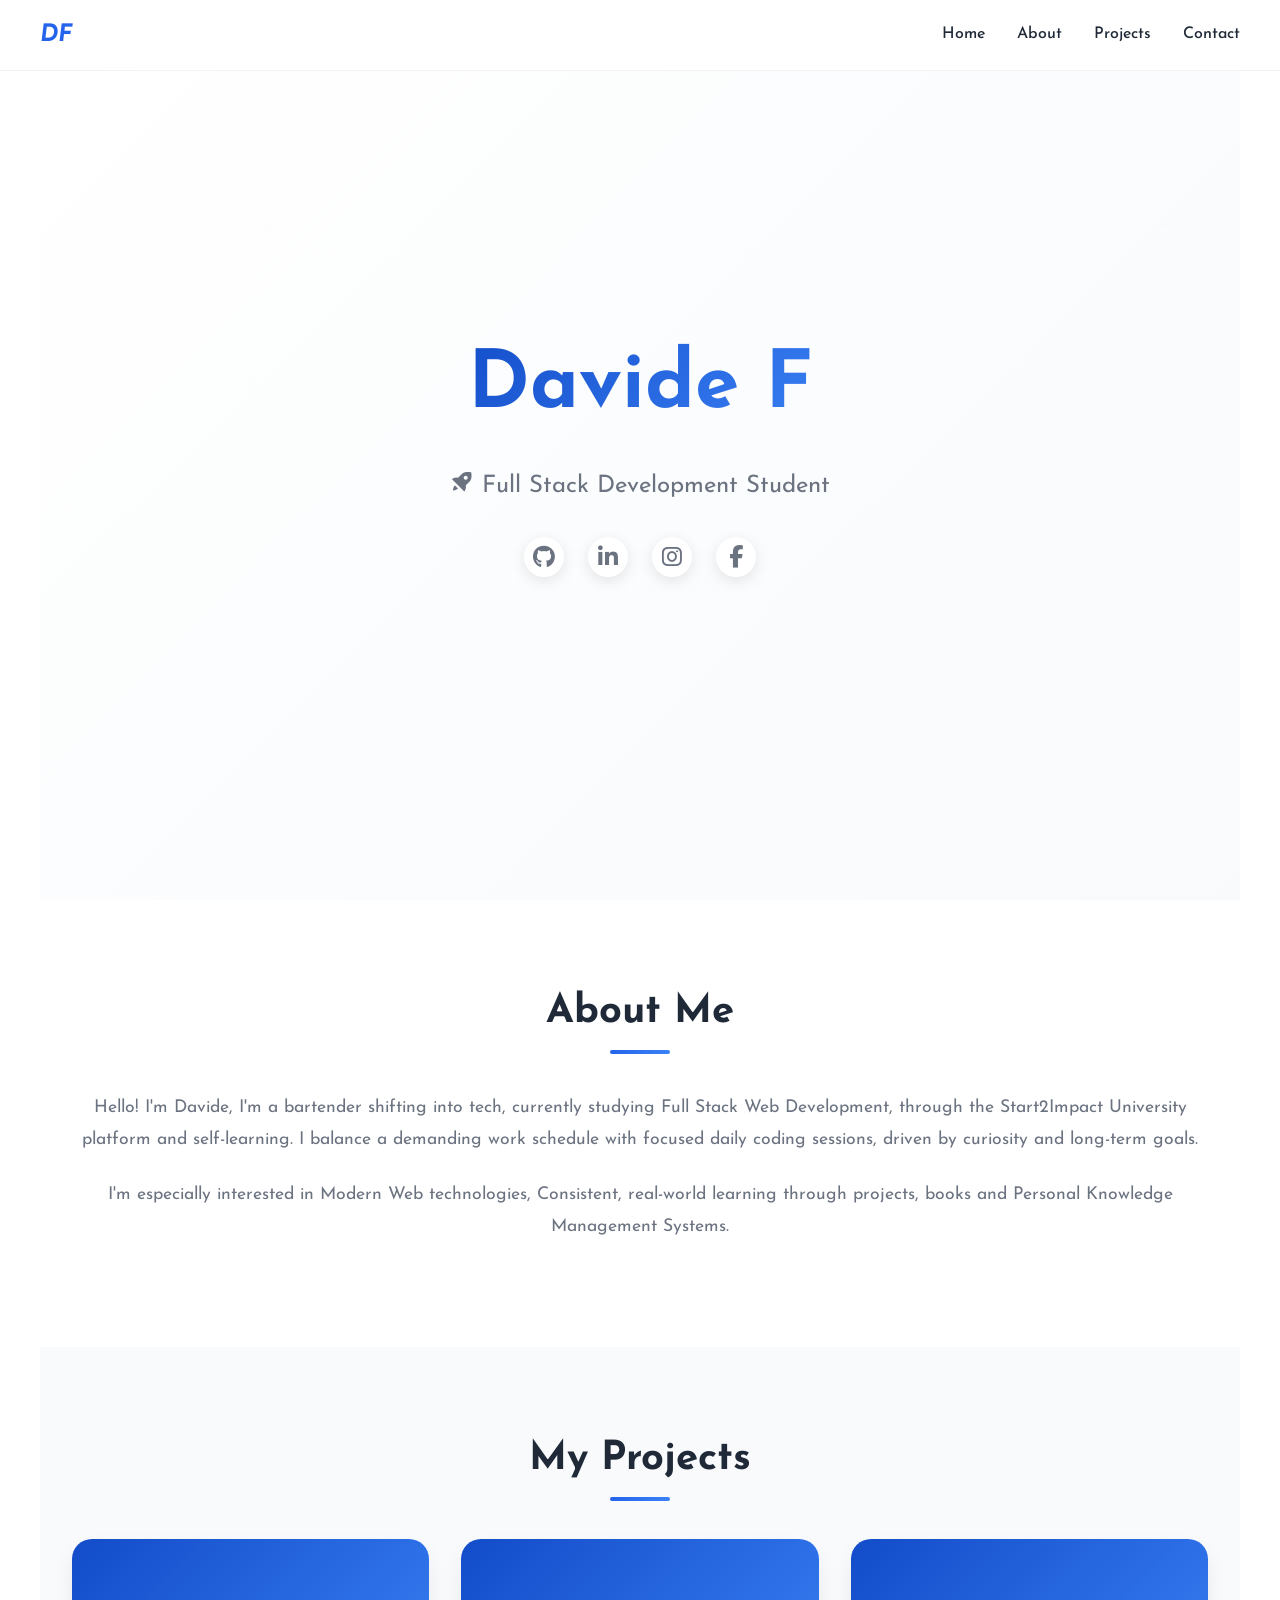
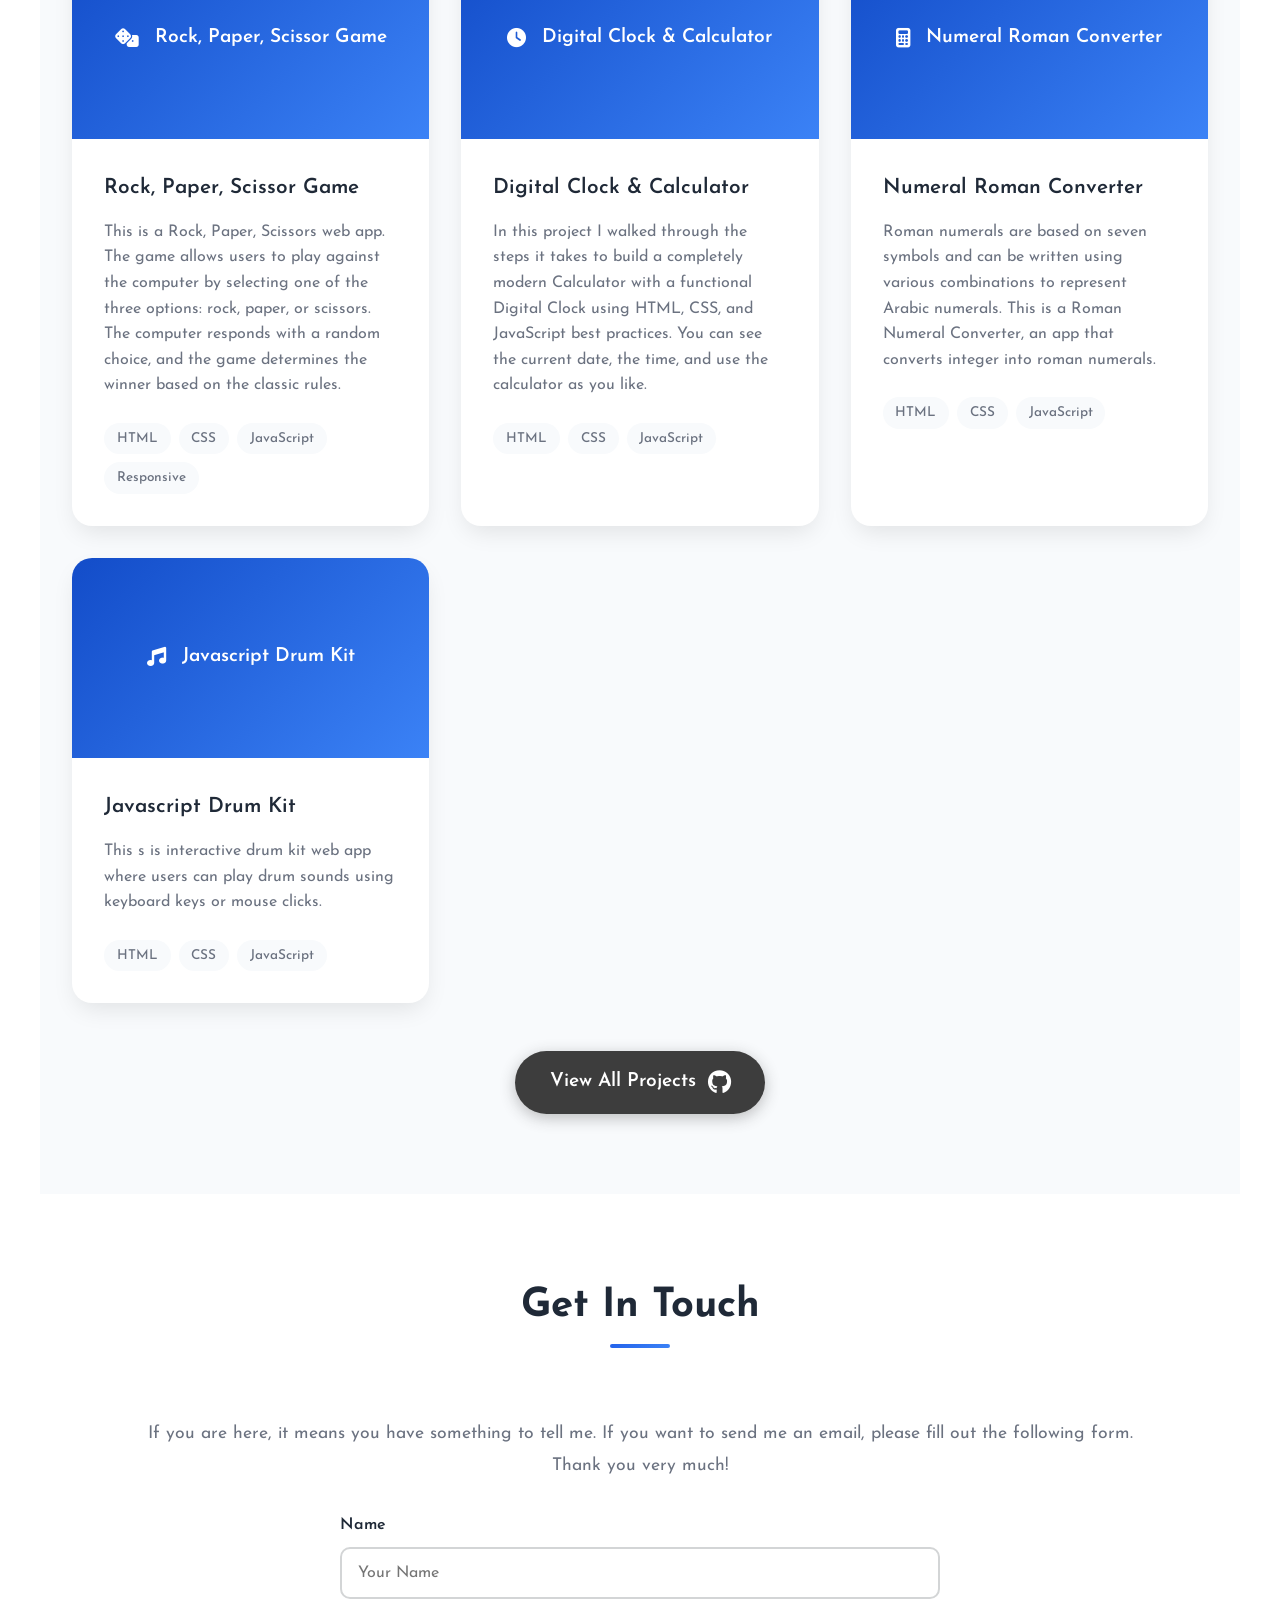
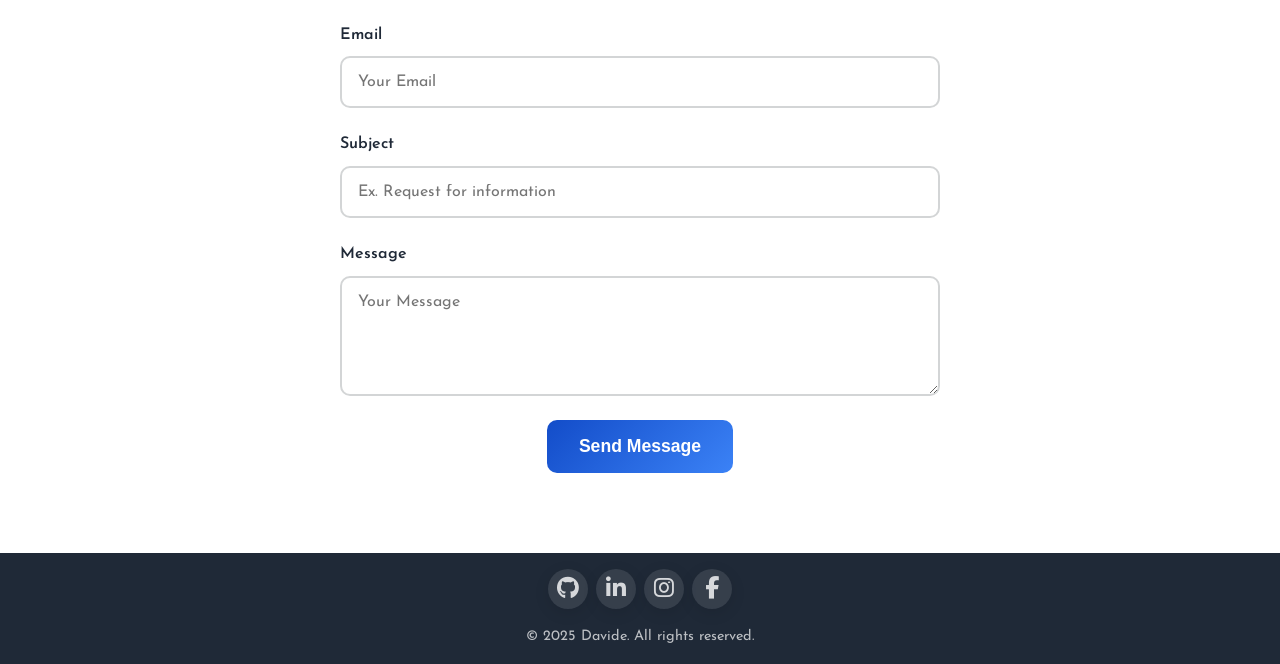
==== commit 3e0044dc: "fixes in about section + no img" ====
--- a/index.html
+++ b/index.html
@@ -96,27 +96,13 @@
 		<section id="about">
 			<h2 class="section-title fade-in">About Me</h2>
 			<div class="about-content fade-in">
-				<div class="about-image">
-					<img
-						class="about-img"
-						src="/assets/img/davide.png"
-						alt="cartoon me"
-					/>
 				</div>
 				<div class="about-text">
 					<p>
-						Hello! I'm Davide, I'm a bartender shifting into tech, currently
-						studying Full Stack Web Development, through the Start2Impact
-						University platform and self-learning.
+						Hello! I'm Davide, I'm a bartender shifting into tech, currently studying Full Stack Web Development, through the Start2Impact University platform and self-learning. I balance a demanding work schedule with focused daily coding sessions, driven by curiosity and long-term goals.
 					</p>
 					<p>
-						I balance a demanding work schedule with focused daily coding
-						sessions, driven by curiosity and long-term goals.
-					</p>
-					<p>
-						I'm especially interested in Modern Web technologies, Consistent,
-						real-world learning through projects, books and Personal Knowledge
-						Management Systems.
+						I'm especially interested in Modern Web technologies, Consistent, real-world learning through projects, books and Personal Knowledge Management Systems.
 					</p>
 				</div>
 			</div>
--- a/assets/css/styles.css
+++ b/assets/css/styles.css
@@ -232,7 +232,6 @@
   background: linear-gradient(135deg, var(--primary-color), var(--accent-color));
   border-radius: 2px;
 }
-
       /* About Section */
 .about-content {
   display: grid;
@@ -240,37 +239,6 @@
   gap: 4rem;
   align-items: center;
 }
-.about-image {
-  position: relative;
-}
-.about-image::before {
-  content: '';
-  position: absolute;
-  top: 20px;
-  left: 20px;
-  right: -20px;
-  bottom: -20px;
-  background: linear-gradient(135deg, var(--bg-primary), var(--border-color));
-  border-radius: 20px;
-  z-index: -1;
-}
-.about-image img {
-  width: 100%;
-  border-radius: 20px;
-  box-shadow: var(--shadow);
-}
-.about-placeholder {
-  width: 100%;
-  height: 400px;
-  background: linear-gradient(135deg, var(--bg-secondary), var(--border-color));
-  border-radius: 20px;
-  display: flex;
-  align-items: center;
-  justify-content: center;
-  color: var(--text-secondary);
-  font-size: 1.2rem;
-  box-shadow: var(--shadow);
-}
 .about-text {
   font-size: 1.1rem;
   line-height: 1.8;
@@ -278,6 +246,7 @@
 }
 .about-text p {
   margin-bottom: 1.5rem;
+  text-align: center;
 }
 
       /* Projects Section */
@@ -537,11 +506,6 @@
     width: 40px;
     height: 40px;
   }
-  .about-image, .about-placeholder {
-    width: 250px;
-    height: 150px;
-    margin: 0 auto;
-  }
   .about-text {
     margin-top: 3rem;
   }
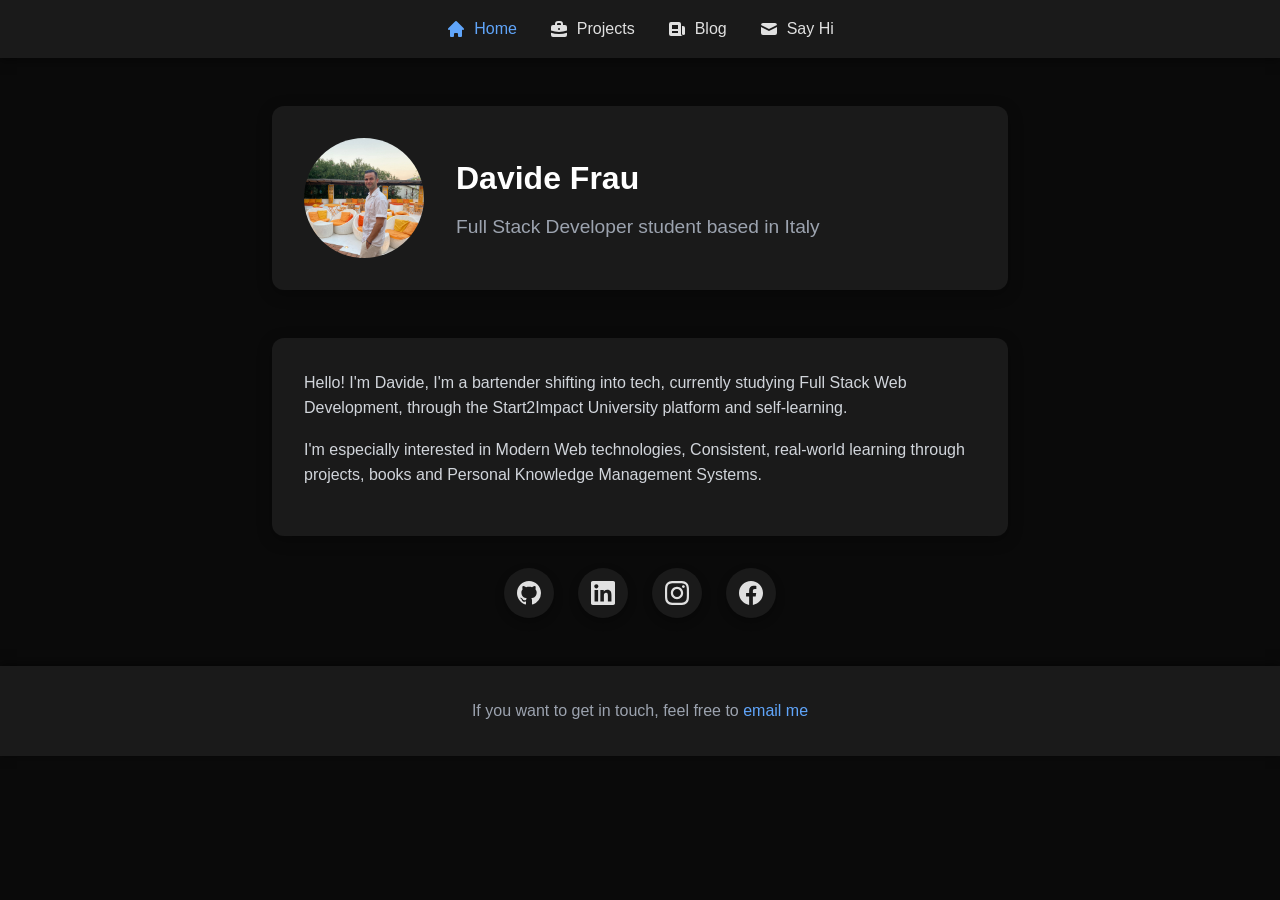
==== commit da4b2303: "style change. New Blog page" ====
--- a/index.html
+++ b/index.html
@@ -1,325 +1,165 @@
 <!DOCTYPE html>
-<html lang="en">
+<html lang="it">
 	<head>
 		<meta charset="UTF-8" />
-		<meta name="keywords" content="HTML, CSS, JavaScript" />
+		<meta name="viewport" content="width=device-width, initial-scale=1.0" />
+		<meta name="description" content="Davide Frau - Full Stack Developer" />
+		<meta
+			name="keywords"
+			content="full stack developer, web development, portfolio, programming"
+		/>
 		<meta name="author" content="Davide Frau" />
-		<meta name="description" content="I'm Davide Frau, Welcome" />
-		<meta name="viewport" content="width=device-width, initial-scale=1.0" />
-
-		<meta property="og:type" content="website" />
-		<meta property="og:title" content="Davide Frau | Web Developer" />
-		<meta property="og:url" content="https://davidefrau.netlify.app/" />
+		<meta property="og:title" content="Davide Frau - Full Stack Developer" />
 		<meta
 			property="og:description"
 			content="Hi, i'm Davide, a Full Stack Development student"
 		/>
-
-		<link rel="stylesheet" href="assets/css/styles.css" />
-		<link
-			rel="stylesheet"
-			href="https://cdnjs.cloudflare.com/ajax/libs/font-awesome/6.4.0/css/all.min.css"
-		/>
-		<link
-			rel="stylesheet"
-			href="https://fonts.googleapis.com/css2?family=Josefin+Sans:wght@400;600&display=swap"
-		/>
-		<link
-			href="https://unpkg.com/boxicons@2.1.4/css/boxicons.min.css"
-			rel="stylesheet"
-		/>
-		<link
-			rel="icon"
-			type="image/x-icon"
-			href="/assets/img/favicon_io/favicon.ico"
-		/>
+		<meta property="og:type" content="website" />
+		<meta property="og:url" content="https://davidefrau.netlify.app/" />
+		<link rel="stylesheet" href="/css/style.css" />
+		<link rel="icon" type="image/png" sizes="32x32" href="/img/favicon.ico" />
+		<link rel="manifest" href="/site.webmanifest" />
 		<title>Davide Frau</title>
 	</head>
-
 	<body>
-		<nav id="navbar">
-			<div class="nav-container">
-				<i class="logo">DF</i>
-				<ul class="nav-links">
-					<li><a href="#home">Home</a></li>
-					<li><a href="#about">About</a></li>
-					<li><a href="#projects">Projects</a></li>
-					<li><a href="#contact">Contact</a></li>
+		<header>
+			<nav>
+				<ul>
+					<li>
+						<a href="../index.html" class="active">
+							<svg fill="currentColor" viewBox="0 0 20 20">
+								<path
+									d="M10.707 2.293a1 1 0 00-1.414 0l-7 7a1 1 0 001.414 1.414L4 10.414V17a1 1 0 001 1h2a1 1 0 001-1v-2a1 1 0 011-1h2a1 1 0 011 1v2a1 1 0 001 1h2a1 1 0 001-1v-6.586l.293.293a1 1 0 001.414-1.414l-7-7z"
+								/>
+							</svg>
+							<span>Home</span>
+						</a>
+					</li>
+					<li>
+						<a href="html/projects.html">
+							<svg fill="currentColor" viewBox="0 0 20 20">
+								<path
+									fill-rule="evenodd"
+									d="M6 6V5a3 3 0 013-3h2a3 3 0 013 3v1h2a2 2 0 012 2v3.57A22.952 22.952 0 0110 13a22.95 22.95 0 01-8-1.43V8a2 2 0 012-2h2zm2-1a1 1 0 011-1h2a1 1 0 011 1v1H8V5zm1 5a1 1 0 011-1h.01a1 1 0 110 2H10a1 1 0 01-1-1z"
+									clip-rule="evenodd"
+								/>
+								<path
+									d="M2 13.692V16a2 2 0 002 2h12a2 2 0 002-2v-2.308A24.974 24.974 0 0110 15c-2.796 0-5.487-.46-8-1.308z"
+								/>
+							</svg>
+							<span>Projects</span>
+						</a>
+					</li>
+					<li>
+						<a href="html/blog.html">
+							<svg fill="currentColor" viewBox="0 0 20 20">
+								<path
+									fill-rule="evenodd"
+									d="M2 5a2 2 0 012-2h8a2 2 0 012 2v10a2 2 0 002 2H4a2 2 0 01-2-2V5zm3 1h6v4H5V6zm6 6H5v2h6v-2z"
+									clip-rule="evenodd"
+								/>
+								<path d="M15 7h1a2 2 0 012 2v5.5a1.5 1.5 0 01-3 0V7z" />
+							</svg>
+							<span>Blog</span>
+						</a>
+					</li>
+					<li>
+						<a href="html/say-hi.html">
+							<svg fill="currentColor" viewBox="0 0 20 20">
+								<path
+									d="M2.003 5.884L10 9.882l7.997-3.998A2 2 0 0016 4H4a2 2 0 00-1.997 1.884z"
+								/>
+								<path
+									d="M18 8.118l-8 4-8-4V14a2 2 0 002 2h12a2 2 0 002-2V8.118z"
+								/>
+							</svg>
+							<span>Say Hi</span>
+						</a>
+					</li>
 				</ul>
-				<button class="mobile-menu" id="mobile-menu">
-					<div class="mobile-menu-icon"></div>
-				</button>
-			</div>
-		</nav>
-
-		<section id="home" class="hero">
-			<div class="hero-content">
-				<h1>Davide Frau</h1>
-				<p><i class="bx bxs-rocket"></i> Full Stack Development Student</p>
-				<div class="social-icons">
-					<a
-						href="https://github.com/davfrau94"
-						target="_blank"
-						class="social-icon github"
-						aria-label="GitHub"
-					>
-						<i class="fab fa-github"></i>
-					</a>
-					<a
-						href="https://www.linkedin.com/in/davide-frau/"
-						target="_blank"
-						class="social-icon linkedin"
-						aria-label="LinkedIn"
-					>
-						<i class="fab fa-linkedin-in"></i>
-					</a>
-					<a
-						href="https://www.instagram.com/dav_frau/"
-						target="_blank"
-						class="social-icon instagram"
-						aria-label="Instagram"
-					>
-						<i class="fab fa-instagram"></i>
-					</a>
-					<a
-						href="https://facebook.com/davfrau"
-						target="_blank"
-						class="social-icon facebook"
-						aria-label="Facebook"
-					>
-						<i class="fab fa-facebook-f"></i>
-					</a>
+			</nav>
+		</header>
+		<main>
+			<section class="profile-section">
+				<img
+					src="img/c9872b90-cc30-4b3d-b682-d0ad184fd7a0.jpg"
+					alt="Davide Frau photo"
+					class="profile-image"
+				/>
+				<div class="profile-info">
+					<h1>Davide Frau</h1>
+					<p class="role">Full Stack Developer student based in Italy</p>
 				</div>
-			</div>
-		</section>
-
-		<section id="about">
-			<h2 class="section-title fade-in">About Me</h2>
-			<div class="about-content fade-in">
-				</div>
-				<div class="about-text">
-					<p>
-						Hello! I'm Davide, I'm a bartender shifting into tech, currently studying Full Stack Web Development, through the Start2Impact University platform and self-learning. I balance a demanding work schedule with focused daily coding sessions, driven by curiosity and long-term goals.
-					</p>
-					<p>
-						I'm especially interested in Modern Web technologies, Consistent, real-world learning through projects, books and Personal Knowledge Management Systems.
-					</p>
-				</div>
-			</div>
-		</section>
-
-		<section id="projects" class="projects">
-			<h2 class="section-title fade-in">My Projects</h2>
-			<div class="projects-grid fade-in">
+			</section>
+			<article class="about-section">
+				<p>
+					Hello! I'm Davide, I'm a bartender shifting into tech, currently
+					studying Full Stack Web Development, through the Start2Impact
+					University platform and self-learning.
+				</p>
+				<p>
+					I'm especially interested in Modern Web technologies, Consistent,
+					real-world learning through projects, books and Personal Knowledge
+					Management Systems.
+				</p>
+			</article>
+			<section class="social-links">
 				<a
-					class="project-card"
-					href="https://rpsgame5.netlify.app/"
+					href="https://github.com/davfrau94"
 					target="_blank"
+					rel="noopener noreferrer"
+					aria-label="GitHub"
 				>
-					<div class="project-image">
-						<i class="fa-solid fa-dice"></i>
-						<span style="margin-left: 1rem">Rock, Paper, Scissor Game</span>
-					</div>
-					<div class="project-content">
-						<h3 class="project-title">Rock, Paper, Scissor Game</h3>
-						<p class="project-description">
-							This is a Rock, Paper, Scissors web app. The game allows users to
-							play against the computer by selecting one of the three options:
-							rock, paper, or scissors. The computer responds with a random
-							choice, and the game determines the winner based on the classic
-							rules.
-						</p>
-						<div class="project-tags">
-							<span class="project-tag">HTML</span>
-							<span class="project-tag">CSS</span>
-							<span class="project-tag">JavaScript</span>
-							<span class="project-tag">Responsive</span>
-						</div>
-					</div>
+					<svg width="24" height="24" fill="currentColor" viewBox="0 0 24 24">
+						<path
+							d="M12 0C5.37 0 0 5.37 0 12c0 5.31 3.435 9.795 8.205 11.385.6.105.825-.255.825-.57 0-.285-.015-1.23-.015-2.235-3.015.555-3.795-.735-4.035-1.41-.135-.345-.72-1.41-1.23-1.695-.42-.225-1.02-.78-.015-.795.945-.015 1.62.87 1.845 1.23 1.08 1.815 2.805 1.305 3.495.99.105-.78.42-1.305.765-1.605-2.67-.3-5.46-1.335-5.46-5.925 0-1.305.465-2.385 1.23-3.225-.12-.3-.54-1.53.12-3.18 0 0 1.005-.315 3.3 1.23.96-.27 1.98-.405 3-.405s2.04.135 3 .405c2.295-1.56 3.3-1.23 3.3-1.23.66 1.65.24 2.88.12 3.18.765.84 1.23 1.905 1.23 3.225 0 4.605-2.805 5.625-5.475 5.925.435.375.81 1.095.81 2.22 0 1.605-.015 2.895-.015 3.3 0 .315.225.69.825.57A12.02 12.02 0 0024 12c0-6.63-5.37-12-12-12z"
+						/>
+					</svg>
 				</a>
-
 				<a
-					class="project-card"
-					href="https://calclock.netlify.app/"
+					href="https://www.linkedin.com/in/davide-frau/"
 					target="_blank"
+					rel="noopener noreferrer"
+					aria-label="LinkedIn"
 				>
-					<div class="project-image">
-						<i class="fa-solid fa-clock" style="color: #ffffff"></i>
-						<span style="margin-left: 1rem">Digital Clock & Calculator</span>
-					</div>
-					<div class="project-content">
-						<h3 class="project-title">Digital Clock & Calculator</h3>
-						<p class="project-description">
-							In this project I walked through the steps it takes to build a
-							completely modern Calculator with a functional Digital Clock using
-							HTML, CSS, and JavaScript best practices. You can see the current
-							date, the time, and use the calculator as you like.
-						</p>
-						<div class="project-tags">
-							<span class="project-tag">HTML</span>
-							<span class="project-tag">CSS</span>
-							<span class="project-tag">JavaScript</span>
-						</div>
-					</div>
+					<svg width="24" height="24" fill="currentColor" viewBox="0 0 24 24">
+						<path
+							d="M20.447 20.452h-3.554v-5.569c0-1.328-.027-3.037-1.852-3.037-1.853 0-2.136 1.445-2.136 2.939v5.667H9.351V9h3.414v1.561h.046c.477-.9 1.637-1.85 3.37-1.85 3.601 0 4.267 2.37 4.267 5.455v6.286zM5.337 7.433c-1.144 0-2.063-.926-2.063-2.065 0-1.138.92-2.063 2.063-2.063 1.14 0 2.064.925 2.064 2.063 0 1.139-.925 2.065-2.064 2.065zm1.782 13.019H3.555V9h3.564v11.452zM22.225 0H1.771C.792 0 0 .774 0 1.729v20.542C0 23.227.792 24 1.771 24h20.451C23.2 24 24 23.227 24 22.271V1.729C24 .774 23.2 0 22.222 0h.003z"
+						/>
+					</svg>
 				</a>
-
 				<a
-					class="project-card"
-					href="https://numeralromanconverter.netlify.app/"
+					href="https://www.instagram.com/dav_frau/"
 					target="_blank"
+					rel="noopener noreferrer"
+					aria-label="Instagram"
 				>
-					<div class="project-image">
-						<i class="fa-solid fa-calculator" style="color: #ffffff"></i>
-						<span style="margin-left: 1rem">Numeral Roman Converter</span>
-					</div>
-					<div class="project-content">
-						<h3 class="project-title">Numeral Roman Converter</h3>
-						<p class="project-description">
-							Roman numerals are based on seven symbols and can be written using
-							various combinations to represent Arabic numerals. This is a Roman
-							Numeral Converter, an app that converts integer into roman
-							numerals.
-						</p>
-						<div class="project-tags">
-							<span class="project-tag">HTML</span>
-							<span class="project-tag">CSS</span>
-							<span class="project-tag">JavaScript</span>
-						</div>
-					</div>
+					<svg width="24" height="24" fill="currentColor" viewBox="0 0 24 24">
+						<path
+							d="M12 2.163c3.204 0 3.584.012 4.85.07 3.252.148 4.771 1.691 4.919 4.919.058 1.265.069 1.645.069 4.849 0 3.205-.012 3.584-.069 4.849-.149 3.225-1.664 4.771-4.919 4.919-1.266.058-1.644.07-4.85.07-3.204 0-3.584-.012-4.849-.07-3.26-.149-4.771-1.699-4.919-4.92-.058-1.265-.07-1.644-.07-4.849 0-3.204.013-3.583.07-4.849.149-3.227 1.664-4.771 4.919-4.919 1.266-.057 1.645-.069 4.849-.069zm0-2.163c-3.259 0-3.667.014-4.947.072-4.358.2-6.78 2.618-6.98 6.98-.059 1.281-.073 1.689-.073 4.948 0 3.259.014 3.668.072 4.948.2 4.358 2.618 6.78 6.98 6.98 1.281.058 1.689.072 4.948.072 3.259 0 3.668-.014 4.948-.072 4.354-.2 6.782-2.618 6.979-6.98.059-1.28.073-1.689.073-4.948 0-3.259-.014-3.667-.072-4.947-.196-4.354-2.617-6.78-6.979-6.98-1.281-.059-1.69-.073-4.949-.073zm0 5.838c-3.403 0-6.162 2.759-6.162 6.162s2.759 6.163 6.162 6.163 6.162-2.759 6.162-6.163c0-3.403-2.759-6.162-6.162-6.162zm0 10.162c-2.209 0-4-1.79-4-4 0-2.209 1.791-4 4-4s4 1.791 4 4c0 2.21-1.791 4-4 4zm6.406-11.845c-.796 0-1.441.645-1.441 1.44s.645 1.44 1.441 1.44c.795 0 1.439-.645 1.439-1.44s-.644-1.44-1.439-1.44z"
+						/>
+					</svg>
 				</a>
-
 				<a
-					class="project-card"
-					href="https://davfrau94.github.io/DrumKit/"
+					href="https://facebook.com/davfrau"
 					target="_blank"
+					rel="noopener noreferrer"
+					aria-label="Facebook"
 				>
-					<div class="project-image">
-						<i class="fa-solid fa-music" style="color: #ffffff"></i>
-						<span style="margin-left: 1rem">Javascript Drum Kit</span>
-					</div>
-					<div class="project-content">
-						<h3 class="project-title">Javascript Drum Kit</h3>
-						<p class="project-description">
-							This s is interactive drum kit web app where users can play drum
-							sounds using keyboard keys or mouse clicks.
-						</p>
-						<div class="project-tags">
-							<span class="project-tag">HTML</span>
-							<span class="project-tag">CSS</span>
-							<span class="project-tag">JavaScript</span>
-						</div>
-					</div>
+					<svg width="24" height="24" fill="currentColor" viewBox="0 0 24 24">
+						<path
+							d="M24 12.073c0-6.627-5.373-12-12-12s-12 5.373-12 12c0 5.99 4.388 10.954 10.125 11.854v-8.385H7.078v-3.47h3.047V9.43c0-3.007 1.792-4.669 4.533-4.669 1.312 0 2.686.235 2.686.235v2.953H15.83c-1.491 0-1.956.925-1.956 1.874v2.25h3.328l-.532 3.47h-2.796v8.385C19.612 23.027 24 18.062 24 12.073z"
+						/>
+					</svg>
 				</a>
-			</div>
-			<a
-				href="https://github.com/davfrau94?tab=repositories"
-				target="_blank"
-				class="view-all-projects fade-in"
-			>
-				View All Projects <i class="fab fa-github"></i>
-			</a>
-		</section>
-
-		<section id="contact">
-			<h2 class="section-title fade-in">Get In Touch</h2>
-			<div class="contact-p">
-				<p>
-					If you are here, it means you have something to tell me. If you want
-					to send me an email, please fill out the following form.
-				</p>
-				<p>Thank you very much!</p>
-			</div>
-			<div class="contact-content fade-in">
-				<form
-					action="https://formspree.io/f/mnqkkvaj"
-					class="contact-form"
-					id="contact-form"
-					method="post"
-				>
-					<div class="form-group">
-						<label for="name">Name</label>
-						<input
-							type="text"
-							id="name"
-							name="name"
-							placeholder="Your Name"
-							required
-						/>
-					</div>
-					<div class="form-group">
-						<label for="email">Email</label>
-						<input
-							type="email"
-							id="email"
-							name="email"
-							placeholder="Your Email"
-							required
-						/>
-					</div>
-					<div class="form-group">
-						<label for="subject">Subject</label>
-						<input
-							type="text"
-							id="subject"
-							name="subject"
-							placeholder="Ex. Request for information"
-							required
-						/>
-					</div>
-					<div class="form-group">
-						<label for="message">Message</label>
-						<textarea
-							id="message"
-							name="message"
-							placeholder="Your Message"
-							required
-						></textarea>
-					</div>
-					<button type="submit" class="submit-btn">Send Message</button>
-				</form>
-			</div>
-		</section>
+			</section>
+		</main>
 
 		<footer>
-			<div class="footer-content">
-				<div class="footer-social">
-					<a
-						href="https://github.com/davfrau94"
-						target="_blank"
-						class="social-icon github"
-						aria-label="GitHub"
-					>
-						<i class="fab fa-github"></i>
-					</a>
-					<a
-						href="https://www.linkedin.com/in/davide-frau/"
-						target="_blank"
-						class="social-icon linkedin"
-						aria-label="LinkedIn"
-					>
-						<i class="fab fa-linkedin-in"></i>
-					</a>
-					<a
-						href="https://www.instagram.com/dav_frau/"
-						target="_blank"
-						class="social-icon instagram"
-						aria-label="Instagram"
-					>
-						<i class="fab fa-instagram"></i>
-					</a>
-					<a
-						href="https://facebook.com/davfrau"
-						target="_blank"
-						class="social-icon facebook"
-						aria-label="Facebook"
-					>
-						<i class="fab fa-facebook-f"></i>
-					</a>
-				</div>
-				<p class="footer-text">© 2025 Davide. All rights reserved.</p>
-			</div>
+			<p>
+				If you want to get in touch, feel free to
+				<a href="/html/say-hi.html">email me</a>
+			</p>
 		</footer>
-
-		<script src="/assets/js/script.js"></script>
 	</body>
 </html>
--- a/css/style.css
+++ b/css/style.css
@@ -0,0 +1,188 @@
+* {
+    margin: 0;
+    padding: 0;
+    box-sizing: border-box;
+}
+body {
+    font-family: -apple-system, BlinkMacSystemFont, "Segoe UI", Roboto,
+        Oxygen, Ubuntu, Cantarell, sans-serif;
+    line-height: 1.6;
+    color: #e0e0e0;
+    background-color: #0a0a0a;
+}
+
+header {
+    background-color: #1a1a1a;
+    box-shadow: 0 2px 10px rgba(0, 0, 0, 0.5);
+    position: sticky;
+    top: 0;
+    z-index: 1000;
+}
+
+nav {
+    max-width: 1200px;
+    margin: 0 auto;
+    padding: 1rem 2rem;
+}
+
+nav ul {
+    list-style: none;
+    display: flex;
+    gap: 2rem;
+    justify-content: center;
+}
+
+nav a {
+    text-decoration: none;
+    color: #e0e0e0;
+    font-weight: 500;
+    transition: color 0.3s ease;
+    display: flex;
+    align-items: center;
+    gap: 0.5rem;
+}
+
+nav a:hover,
+nav a.active {
+    color: #60a5fa;
+}
+
+nav a svg {
+    width: 20px;
+    height: 20px;
+}
+
+/* Main Content */
+main {
+    max-width: 800px;
+    margin: 3rem auto;
+    padding: 0 2rem;
+}
+
+/* Profile Section */
+.profile-section {
+    display: flex;
+    align-items: center;
+    gap: 2rem;
+    margin-bottom: 3rem;
+    padding: 2rem;
+    background-color: #1a1a1a;
+    border-radius: 12px;
+    box-shadow: 0 4px 15px rgba(0, 0, 0, 0.3);
+}
+
+.profile-image {
+    width: 120px;
+    height: 120px;
+    border-radius: 50%;
+    object-fit: cover;
+    flex-shrink: 0;
+}
+
+.profile-info h1 {
+    font-size: 2rem;
+    margin-bottom: 0.5rem;
+    color: #fff;
+}
+
+.profile-info .role {
+    font-size: 1.2rem;
+    color: #9ca3af;
+}
+
+/* About Section */
+.about-section {
+    background-color: #1a1a1a;
+    padding: 2rem;
+    border-radius: 12px;
+    box-shadow: 0 4px 15px rgba(0, 0, 0, 0.3);
+    margin-bottom: 2rem;
+}
+
+.about-section h2 {
+    font-size: 1.5rem;
+    margin-bottom: 1rem;
+    color: #fff;
+}
+
+.about-section p {
+    margin-bottom: 1rem;
+    color: #d1d5db;
+}
+
+.social-links {
+    display: flex;
+    justify-content: center;
+    gap: 1.5rem;
+    margin: 2rem 0;
+}
+.social-links a {
+    display: inline-flex;
+    align-items: center;
+    justify-content: center;
+    width: 50px;
+    height: 50px;
+    background-color: #1a1a1a;
+    border-radius: 50%;
+    box-shadow: 0 4px 10px rgba(0, 0, 0, 0.3);
+    transition: transform 0.3s ease, box-shadow 0.3s ease,
+        background-color 0.3s ease;
+    text-decoration: none;
+    color: #e0e0e0;
+}
+
+.social-links a:hover {
+    transform: translateY(-3px);
+    box-shadow: 0 6px 20px rgba(96, 165, 250, 0.4);
+    background-color: #2a2a2a;
+}
+
+/* Footer */
+footer {
+    background-color: #1a1a1a;
+    padding: 2rem;
+    text-align: center;
+    margin-top: 3rem;
+    box-shadow: 0 -2px 10px rgba(0, 0, 0, 0.5);
+}
+
+footer p {
+    color: #9ca3af;
+}
+
+footer a {
+    color: #60a5fa;
+    text-decoration: none;
+    font-weight: 500;
+}
+
+footer a:hover {
+    text-decoration: underline;
+}
+
+/* Responsive */
+@media (max-width: 768px) {
+    nav ul {
+        flex-wrap: wrap;
+        gap: 1rem;
+        justify-content: center;
+    }
+
+    nav a span {
+        display: none;
+    }
+
+    main {
+        margin: 2rem auto;
+        padding: 0 1rem;
+    }
+
+    .profile-section {
+        flex-direction: column;
+        text-align: center;
+    }
+
+    .profile-info h1 {
+        font-size: 1.5rem;
+    }
+}
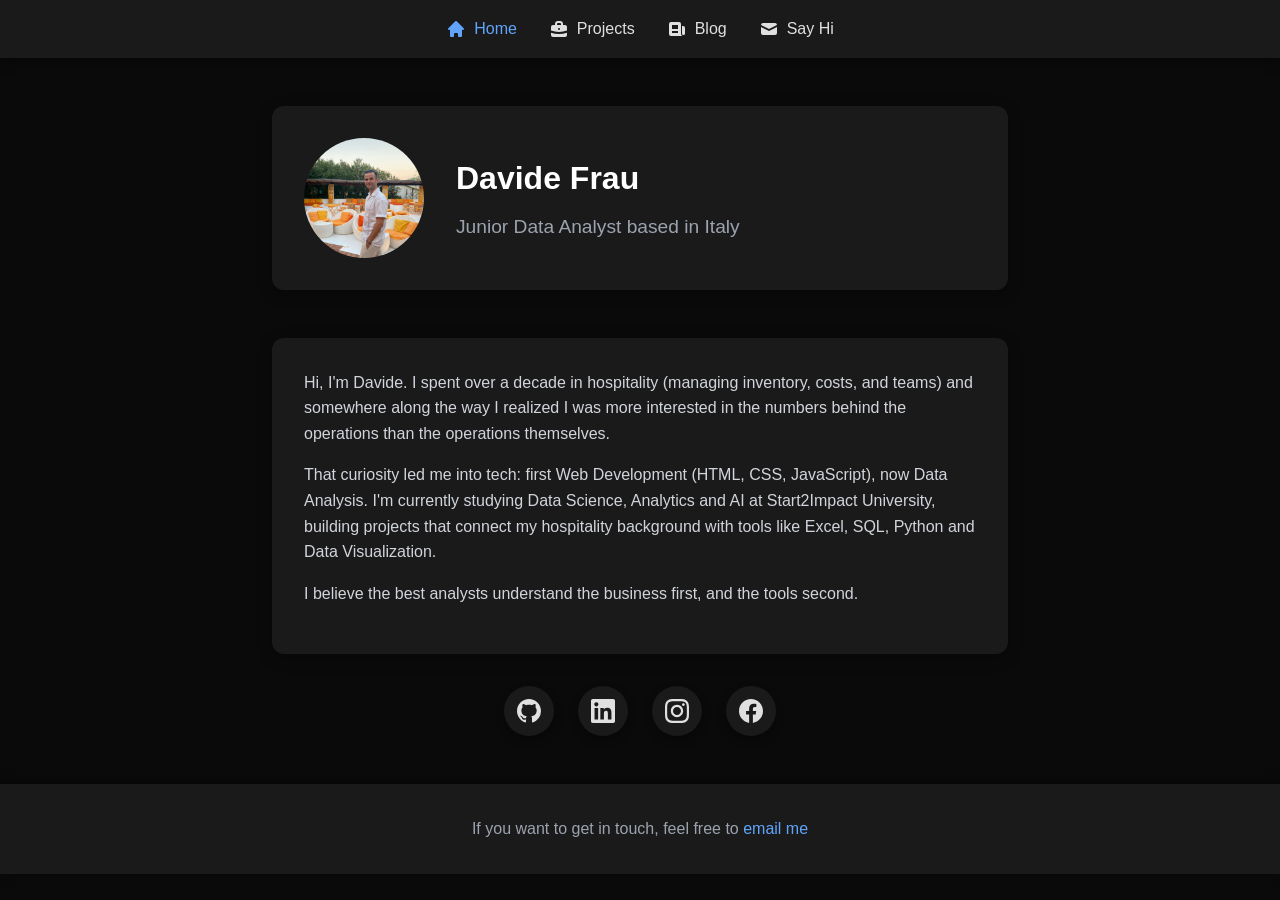
==== commit 73b14a44: "new-bio" ====
--- a/index.html
+++ b/index.html
@@ -1,18 +1,15 @@
-<!DOCTYPE html>
+<!doctype html>
 <html lang="it">
 	<head>
 		<meta charset="UTF-8" />
 		<meta name="viewport" content="width=device-width, initial-scale=1.0" />
-		<meta name="description" content="Davide Frau - Full Stack Developer" />
-		<meta
-			name="keywords"
-			content="full stack developer, web development, portfolio, programming"
-		/>
+		<meta name="description" content="Davide Frau - Junior Data Analyst" />
+		<meta name="keywords" content="Data Analysis, Data Science, programming" />
 		<meta name="author" content="Davide Frau" />
-		<meta property="og:title" content="Davide Frau - Full Stack Developer" />
+		<meta property="og:title" content="Davide Frau - Junior Data Analyst" />
 		<meta
 			property="og:description"
-			content="Hi, i'm Davide, a Full Stack Development student"
+			content="Hi, i'm Davide, a Junior Data Analyst"
 		/>
 		<meta property="og:type" content="website" />
 		<meta property="og:url" content="https://davidefrau.netlify.app/" />
@@ -88,19 +85,26 @@
 				/>
 				<div class="profile-info">
 					<h1>Davide Frau</h1>
-					<p class="role">Full Stack Developer student based in Italy</p>
+					<p class="role">Junior Data Analyst based in Italy</p>
 				</div>
 			</section>
 			<article class="about-section">
 				<p>
-					Hello! I'm Davide, I'm a bartender shifting into tech, currently
-					studying Full Stack Web Development, through the Start2Impact
-					University platform and self-learning.
+					Hi, I'm Davide. I spent over a decade in hospitality (managing
+					inventory, costs, and teams) and somewhere along the way I realized I
+					was more interested in the numbers behind the operations than the
+					operations themselves.
 				</p>
 				<p>
-					I'm especially interested in Modern Web technologies, Consistent,
-					real-world learning through projects, books and Personal Knowledge
-					Management Systems.
+					That curiosity led me into tech: first Web Development (HTML, CSS,
+					JavaScript), now Data Analysis. I'm currently studying Data Science,
+					Analytics and AI at Start2Impact University, building projects that
+					connect my hospitality background with tools like Excel, SQL, Python
+					and Data Visualization.
+				</p>
+				<p>
+					I believe the best analysts understand the business first, and the
+					tools second.
 				</p>
 			</article>
 			<section class="social-links">
